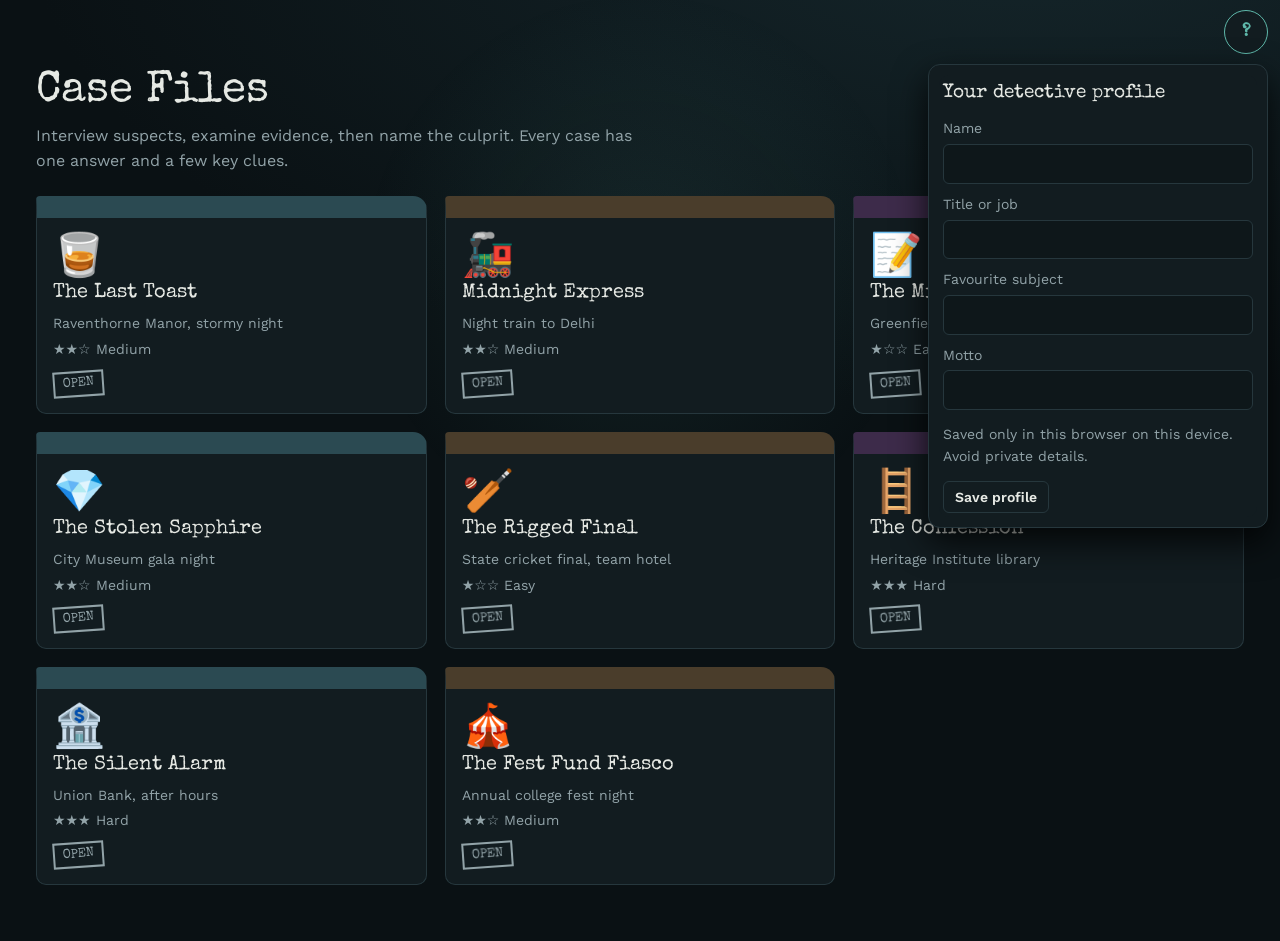
==== clue-board.html @ 56194ff1 "Rename Case Files_ Detective Game.html to clue-board.html" ====
<!DOCTYPE html>
<html lang="en">
<head>
<meta charset="utf-8">
<meta name="viewport" content="width=device-width, initial-scale=1, viewport-fit=cover">
<title>Case Files: Detective Game</title>
<link href="https://fonts.googleapis.com/css2?family=Special+Elite&family=Work+Sans:wght@400;600&display=swap" rel="stylesheet">
<style>
:root{--bg:#0a1114;--panel:#121c20;--line:#26373d;--text:#e6e9e4;--mute:#92a3a8;--acc:#5fb8aa;--red:#d4574b;--gold:#e3b95c;color-scheme:dark;box-sizing:border-box;padding-top:env(safe-area-inset-top,0px);padding-bottom:env(safe-area-inset-bottom,0px)}
*,*::before,*::after{box-sizing:inherit}
html{scroll-padding-top:env(safe-area-inset-top,0px)}
body{margin:0;background:radial-gradient(1000px 500px at 80% -10%,#15262b,transparent),var(--bg);color:var(--text);font:400 16px/1.55 "Work Sans",system-ui,sans-serif}
.wrap{max-width:1240px;margin:0 auto;padding:20px 16px 56px}
h1,h2,h3,.t{font-family:"Special Elite","Courier New",monospace;font-weight:400}
h1{font-size:clamp(28px,6vw,44px);margin:0;line-height:1.1}
h2{font-size:19px;margin:0 0 10px}
.lead{color:var(--mute);max-width:60ch;margin:8px 0 22px}
.folders{display:grid;gap:18px;grid-template-columns:repeat(3,1fr)}@media(max-width:900px){.folders{grid-template-columns:repeat(2,1fr)}}@media(max-width:600px){.folders{grid-template-columns:1fr}}
.folder{position:relative;text-align:left;background:var(--panel);border:1px solid var(--line);border-top:22px solid #1d2f35;border-radius:4px 14px 10px 10px;padding:14px 16px 16px;color:var(--text);cursor:pointer;font:inherit}
.folder:hover{border-color:var(--acc);transform:translateY(-5px) rotate(-.7deg);box-shadow:0 12px 28px #000b}.folder:hover .stamp{transform:rotate(-9deg) scale(1.1)}.stamp{transition:transform .2s}
.folder h3{font-size:20px;margin:0 0 4px}
.folder p{margin:4px 0;color:var(--mute);font-size:14px}
.stamp{display:inline-block;border:2px solid var(--red);color:var(--red);font-family:"Special Elite",monospace;padding:1px 8px;transform:rotate(-4deg);font-size:13px;margin-top:6px}
.stamp.new{border-color:var(--mute);color:var(--mute)}
.top{display:flex;gap:12px;align-items:center;flex-wrap:wrap;margin-bottom:6px}
.grid{display:grid;gap:16px;grid-template-columns:1fr}
@media(min-width:820px){.grid{grid-template-columns:3fr 2fr}}
.panel{background:var(--panel);border:1px solid var(--line);border-radius:10px;padding:16px;margin-bottom:16px}
.sus{display:flex;gap:12px;border-top:1px solid var(--line);padding:12px 0}
.sus:first-of-type{border-top:0}.sus{transition:background .2s}.sus:hover{background:#16252a}.sus:hover .av{background:var(--acc);color:#0a1114;transform:scale(1.1) rotate(-6deg)}.av{transition:transform .2s,background .2s}
.av{flex:none;width:42px;height:42px;border-radius:50%;background:#1d2f35;border:1px solid var(--acc);display:grid;place-items:center;font-family:"Special Elite",monospace;color:var(--acc)}
.sus b{font-family:"Special Elite",monospace;font-weight:400;font-size:17px}
.sus small{display:block;color:var(--mute)}
.btns{display:flex;flex-wrap:wrap;gap:8px;margin-top:8px}
button{font:600 14px "Work Sans",sans-serif;color:var(--text);background:transparent;border:1px solid var(--line);border-radius:6px;padding:7px 11px;cursor:pointer}
button{transition:transform .15s,border-color .15s,background .15s,box-shadow .2s}button:hover{border-color:var(--acc);transform:translateY(-2px);box-shadow:0 5px 16px #000a}button:active{transform:translateY(0)}
button:focus-visible{outline:2px solid var(--gold);outline-offset:2px}
button.done{border-color:var(--acc);color:var(--acc)}
.back{border:0;color:var(--acc);padding:0}.prof{margin-bottom:20px}.fields{display:grid;gap:10px;grid-template-columns:repeat(auto-fit,minmax(200px,1fr))}label{display:grid;gap:4px;color:var(--mute);font-size:14px}input{background:#0e171a;border:1px solid var(--line);border-radius:6px;color:var(--text);font:inherit;padding:8px 10px}input:focus-visible{outline:2px solid var(--gold);outline-offset:1px}.me{display:flex;gap:14px;align-items:center;flex-wrap:wrap}.me .av{width:56px;height:56px;font-size:24px}.me .info{flex:1;min-width:200px}.me .info b{font-family:"Special Elite",monospace;font-weight:400;font-size:20px}.me .info i{display:block;color:var(--mute)}
#feed{border-left:3px solid var(--gold);background:#0e171a;min-height:120px}
#feed h3{font-size:17px;margin:0 0 6px}
#feed p{margin:0;max-width:70ch}
#notes{list-style:none;padding:0;margin:0}
#notes li{padding:8px 10px;border:1px dashed var(--line);border-radius:6px;margin-bottom:8px;font-size:14px}
#notes li.key{border-color:var(--gold);background:#1a1a12}#notes li{transition:transform .15s;animation:pop .3s}#notes li:hover{transform:translateX(4px)}@keyframes pop{from{opacity:0;transform:translateY(8px)}}
.mute{color:var(--mute);font-size:14px}
.acc button{border-color:var(--red);color:var(--red)}
.acc button:hover{background:var(--red);color:#fff}
.win{color:#7fd49a}.lose{color:#ef8a7f}[hidden]{display:none!important}.fresh{border-color:var(--gold)!important;animation:pop .4s}.step{margin:10px 0 0;padding:8px 10px;border:1px solid var(--gold);border-radius:6px;background:#1a1a12;font-size:14px}.wrap{padding-top:68px}.wrap{position:relative;z-index:1}body::before{content:"";position:fixed;inset:0;pointer-events:none;background:radial-gradient(280px circle at var(--mx,50%) var(--my,30%),#5fb8aa18,transparent)}.av{font-size:24px;line-height:1}@keyframes bob{50%{transform:translateY(-5px)}}.fi{font-size:42px;line-height:1.1;animation:bob 3s ease-in-out infinite}.folder:nth-child(3n+1){border-top-color:#2b4a52}.folder:nth-child(3n+2){border-top-color:#4a3d2b}.folder:nth-child(3n){border-top-color:#3d2b4a}.btns [data-e]{background:#efe5c8;color:#2b2415;border-color:#cdbf94;font-family:"Special Elite",monospace;font-size:13px;box-shadow:0 3px 8px #0008}.btns [data-e]:nth-child(odd){transform:rotate(-1.5deg)}.btns [data-e]:nth-child(even){transform:rotate(1.2deg)}.btns [data-e]:hover{transform:rotate(0) translateY(-3px) scale(1.06);border-color:var(--gold)}.btns [data-e].done{opacity:.55;color:#2b2415}.sus .btns button[data-s]{border-radius:14px 14px 14px 2px;background:#10222a}.toast{position:fixed;left:50%;bottom:calc(env(safe-area-inset-bottom,0px) + 24px);background:var(--gold);color:#1a1405;padding:8px 16px;border-radius:20px;font-weight:600;z-index:30;animation:rise 1.7s forwards}@keyframes rise{0%{opacity:0;transform:translate(-50%,10px)}15%,80%{opacity:1;transform:translate(-50%,0)}100%{opacity:0;transform:translate(-50%,-10px)}}.cf{position:fixed;inset:0;pointer-events:none;overflow:hidden;z-index:40}.cf span{position:absolute;top:-40px;animation:fall 2.4s linear forwards}@keyframes fall{to{transform:translateY(110vh) rotate(540deg)}}.shake{animation:shk .4s}@keyframes rise2{from{opacity:0;transform:translateY(18px) scale(.98)}}#app .panel,#app h1,#app .lead,.folder{animation:rise2 .5s backwards}.sus{animation:rise2 .4s backwards}.sus:nth-child(3){animation-delay:.08s}.sus:nth-child(4){animation-delay:.16s}.sus:nth-child(5){animation-delay:.24s}.sus:nth-child(6){animation-delay:.32s}#notes li{animation:drop .55s cubic-bezier(.3,1.6,.5,1)}@keyframes drop{from{opacity:0;transform:translateY(-22px) rotate(-5deg) scale(.9)}}@keyframes glow{50%{box-shadow:0 0 14px #e3b95c99}}.fresh{animation:rise2 .5s,glow 1.4s ease-in-out .5s infinite}.sus .av{animation:ring 3.5s ease-in-out infinite}@keyframes ring{50%{box-shadow:0 0 0 6px #5fb8aa22}}.sus .av.talk{animation:jig .5s}.bar{display:none}.pip{display:inline-block;width:14px;height:14px;margin:0 3px;border-radius:50%;border:2px solid var(--line);transition:background .3s,transform .3s,box-shadow .3s}.pip.on{background:var(--gold);border-color:var(--gold);box-shadow:0 0 8px #e3b95c88}.pip:not(.on){transform:scale(.6)}#ap{margin:10px 0 4px}.fl{position:fixed;inset:0;background:#d4574b;opacity:0;pointer-events:none;z-index:35;animation:fl .5s}@keyframes fl{30%{opacity:.28}}.bigstamp{position:fixed;left:50%;top:40%;z-index:50;pointer-events:none;font:400 clamp(30px,10vw,80px) "Special Elite",monospace;border:6px solid;padding:6px 22px;border-radius:8px;white-space:nowrap;animation:slam 2.2s forwards}.bigstamp.ok{color:#7fd49a}.bigstamp.no{color:var(--red)}@keyframes slam{0%{opacity:0;transform:translate(-50%,-50%) scale(4) rotate(-14deg)}15%{opacity:1;transform:translate(-50%,-50%) scale(1) rotate(-8deg)}20%{transform:translate(-50%,-46%) scale(1.05) rotate(-8deg)}26%{transform:translate(-50%,-50%) scale(1) rotate(-8deg)}85%{opacity:1;transform:translate(-50%,-50%) scale(1) rotate(-8deg)}100%{opacity:0;transform:translate(-50%,-50%) scale(1) rotate(-8deg)}}#proof{margin-top:10px}#proof button{color:var(--text);border-color:var(--line);font-weight:400;text-align:left}#proof button:hover{background:#24343a;color:var(--text)}#proof .sel{background:var(--gold);color:#1a1405;border-color:var(--gold)}#proof [data-sub]{border-color:var(--red);color:var(--red);font-weight:600}#proof [data-sub]:hover{background:var(--red);color:#fff}@keyframes shk{25%{transform:translateX(-8px)}75%{transform:translateX(8px)}}.talk{animation:jig .5s}@keyframes jig{30%{transform:scale(1.25) rotate(-10deg)}60%{transform:scale(1.15) rotate(8deg)}}#pf{position:fixed;top:calc(env(safe-area-inset-top,0px) + 10px);right:12px;z-index:20}.pbtn{width:44px;height:44px;border-radius:50%;padding:0;font-family:"Special Elite",monospace;font-size:18px;background:var(--panel);border-color:var(--acc);color:var(--acc)}#pp{position:absolute;right:0;top:54px;width:min(340px,calc(100vw - 24px));background:var(--panel);border:1px solid var(--line);border-radius:12px;padding:10px;box-shadow:0 14px 34px #000c;animation:pop .2s}#pp .prof{margin:0;border:0;padding:4px}#pp .me{gap:10px}
.bar{height:6px;background:#1d2f35;border-radius:3px;margin-top:8px;overflow:hidden}
.bar i{display:block;height:100%;background:var(--gold);width:0;transition:width .3s}
@media(prefers-reduced-motion:reduce){*{transition:none!important;animation:none!important}.folder:hover,button:hover,.sus:hover .av{transform:none!important}}
</style>
</head>
<body>
<div id="pf"><button class="pbtn" id="pb" data-pt="1" aria-label="Profile">?</button><div id="pp" hidden></div></div>
<main class="wrap" id="app"></main>
<script>
var C=[
{id:"toast",title:"The Last Toast",place:"Raventhorne Manor, stormy night",level:"Medium",
intro:"Lord Edmund is dead in his locked study, a glass of brandy beside him. The bridge is flooded, so the killer is still in the house.",
killer:"julian",keys:["pantry","drug","pocket","decanter"],ST:[["celeste","mehta","glasses","clock"],["victor","dsouza","letter"],["julian","pocket","decanter"]],TR:{"s:mehta:0":{to:1,m:"Digoxin means medical access. Victor and Mrs. Dsouza now come forward, and Mehta’s room can be searched."},"s:victor:1":{to:2,m:"Julian was alone with the decanter. He joins the questioning, and the pantry and his pockets are open."},"w:celeste":{to:1,m:"Celeste’s alibi holds. The staff step forward with what they saw."},"w:mehta":{to:2,m:"Cornered, Mehta blurts that someone else asked him for the drug: Julian."}},H:{pantry:"Who saw the decanter being handled? Speak to the housekeeper privately.",drug:"Someone supplied the poison. Search the doctor’s room, then press him.",pocket:"One suspect hides a hand. Check what he carries.",decanter:"Where did the poison go in? Examine the pantry."},
win:"Julian asked Mehta for the digoxin, tampered with the brandy decanter and hid the evidence in his pocket. He only meant Edmund to be drowsy at the signing.",
why:{celeste:"Her lipstick glass is explained and Edmund was alive after she left.",mehta:"He covered up the death but found Edmund already dead.",victor:"He only stole a key and never touched the poison.",dsouza:"She has no motive and no access to the drug."},
S:[
{id:"celeste",n:"Lady Celeste",r:"Wife, cut from the new will",a:[
{q:"The argument",t:"She argued with Edmund at 10:40 and left by 10:45. She heard him lock the door, so he was alive then.",note:"Edmund was alive and locked himself in after 10:45."},
{q:"The lipstick glass",t:"The lipstick glass is from a toast with Edmund at 9:30 PM, before the argument.",note:"Celeste’s lipstick glass has an innocent explanation."}]},
{id:"mehta",n:"Dr. Mehta",r:"Family doctor, deep in debt",a:[
{q:"The poison",t:"It looks like a digitalis overdose. He treats Edmund with digoxin, and his vial is half empty.",note:"Poison is likely digoxin from a doctor’s supply."},
{q:"Press him with the letter",t:"He breaks down. Julian asked for “something to make Edmund drowsy” at 9 PM and he supplied digoxin. He found Edmund dead at 10:50, panicked and stopped the clock.",note:"Julian asked Mehta for the drug at 9 PM.",key:"drug",need:"letter"}]},
{id:"victor",n:"Victor",r:"Nephew, gambler, heir",a:[
{q:"The key",t:"He took the spare key at 8 PM to steal cash, scratched the keyhole and lost his nerve.",note:"Keyhole scratches are Victor’s: theft, not murder."},
{q:"What he saw",t:"At 9:15 PM he saw Julian alone in the pantry with the brandy decanter.",note:"Julian was alone with the decanter at 9:15 PM."}]},
{id:"dsouza",n:"Mrs. Dsouza",r:"Housekeeper of 30 years",a:[
{q:"The clock",t:"It ran fine at 10:30. Someone stopped the pendulum by hand.",note:"The clock was stopped by hand, not run down."},
{q:"Speak privately",t:"At 9:20 PM she saw Julian wiping the decanter stopper with a handkerchief. He also asked that Edmund be served brandy, not his usual port.",note:"Julian wiped the decanter stopper and steered Edmund to brandy.",key:"pantry"}]},
{id:"julian",n:"Julian",r:"Business partner, contract dispute",a:[
{q:"The library",t:"Mehta left the library at 10:50 for ten minutes. Julian heard a muffled argument from the study.",note:"Mehta has a ten minute gap from 10:50."},
{q:"Look him in the eye",t:"He holds your gaze too steadily and keeps his left hand in his pocket. His right fingertips are stained blue-grey.",note:"Julian’s fingertips are stained and he hides a hand."}]}],
E:[
{id:"glasses",n:"Study glasses",t:"The used glass has a bitter residue. The other glass is clean apart from lipstick.",note:"Used glass: bitter residue, consistent with digoxin."},
{id:"clock",n:"Grandfather clock",t:"Held still by hand. White talc on the rod, like the powder inside latex gloves. Stopped at 10:50.",note:"A gloved hand stopped the clock at 10:50."},
{id:"letter",n:"Mehta’s room",t:"A letter calls in his debt, due Monday. A second empty digoxin vial is hidden in his shaving kit.",note:"Mehta’s debt was called in and he hid a digoxin vial."},
{id:"pocket",n:"Julian’s pocket",t:"An empty unlabelled dropper bottle and a handkerchief with the same blue-grey stain.",note:"Julian carried an empty dropper bottle and a stained handkerchief.",key:"pocket"},
{id:"decanter",n:"Pantry decanter",t:"The brandy stopper has a bitter, chalky film. The port decanter is untouched.",note:"The brandy decanter is contaminated; the port is clean.",key:"decanter"}]},
{id:"train",title:"Midnight Express",place:"Night train to Delhi",level:"Medium",
intro:"Diamond dealer Mr. Kapoor is found dead in his locked first-class cabin. His briefcase is empty. The train has not stopped since midnight.",
killer:"dinesh",keys:["master","case","boots"],ST:[["rhea","sen","cabin"],["dinesh","log"],["pinto","case","boots"]],TR:{"s:sen:1":{to:1,m:"The conductor freed Sen at 1:10 AM. Dinesh and the ticket log are now open."},"e:log":{to:2,m:"The log contradicts Dinesh. The pantry car, luggage van and staff boots are open."},"w:sen":{to:1,m:"Sen’s door was jammed all night. The conductor’s movements need a look."},"w:rhea":{to:1,m:"Rhea’s alibi checks out. The conductor’s rounds are next."}},H:{master:"Who could enter a locked cabin? Ask the conductor about keys.",case:"Where would a thief stash loot on a moving train? Check the luggage.",boots:"The train stopped once outside. Compare the staff’s footwear."},
win:"Dinesh the conductor used the master key, struck Kapoor and hid the diamonds in the luggage van. Mud from the 1 AM signal halt gave him away.",
why:{rhea:"She was filming in the dining car all night, on the staff’s own log.",sen:"He argued with Kapoor, but his cabin lock was jammed and he couldn’t get out.",pinto:"The chef never left the pantry car and has no key."},
S:[
{id:"dinesh",n:"Dinesh",r:"Train conductor",a:[
{q:"Night rounds",t:"He says he checked every cabin at midnight and found Kapoor’s door locked. He says he never entered.",note:"Dinesh claims he never entered Kapoor’s cabin."},
{q:"The master key",t:"He admits only the conductor and the guard hold master keys. His is on his belt, but the guard’s key was ‘lent’ to him earlier for a fuse repair.",note:"Dinesh held two master keys that night.",key:"master"}]},
{id:"rhea",n:"Rhea",r:"Travel journalist",a:[
{q:"Her night",t:"She filmed the dining car until 2 AM. Staff logs and her camera timestamp agree.",note:"Rhea’s alibi is backed by staff logs."},
{q:"Overheard",t:"She heard Kapoor shout “you’ve been watching my case all trip” in the corridor at 12:30 AM.",note:"Kapoor accused someone of watching his case."}]},
{id:"sen",n:"Mr. Sen",r:"Rival diamond trader",a:[
{q:"The feud",t:"He admits shouting at Kapoor over a lost deal at 11 PM. He then went to bed.",note:"Sen quarrelled with Kapoor at 11 PM."},
{q:"His cabin",t:"His door lock jammed and the conductor had to free him at 1:10 AM. He was still inside at the time.",note:"Sen’s door was jammed until 1:10 AM."}]},
{id:"pinto",n:"Chef Pinto",r:"Pantry car cook",a:[
{q:"Kitchen log",t:"He was prepping breakfast until 3 AM and never left the pantry car.",note:"Pinto never left the pantry car."},
{q:"The conductor",t:"He saw Dinesh carry a canvas bag from the luggage van at 1 AM, soaked and muddy.",note:"Dinesh carried a muddy canvas bag at 1 AM."}]}],
E:[
{id:"cabin",n:"Kapoor’s cabin",t:"Locked from outside, not inside. A single blow to the head. The briefcase lock was opened with a key, not forced.",note:"Cabin was locked from outside after the blow."},
{id:"case",n:"Luggage van",t:"A canvas bag hidden behind trunks holds loose diamonds and Kapoor’s briefcase key.",note:"Stolen diamonds were hidden in the luggage van.",key:"case"},
{id:"boots",n:"Staff boots",t:"Only one pair of boots has red mud from the 1 AM signal halt: Dinesh’s.",note:"Dinesh’s boots carry mud from the 1 AM halt.",key:"boots"},
{id:"log",n:"Ticket log",t:"The log shows Dinesh opened the cabin at 12:45 AM “for a welfare check”, not at midnight.",note:"Dinesh opened the cabin at 12:45 AM."}]},
{id:"key",title:"The Missing Answer Key",place:"Greenfield Senior Secondary School",level:"Easy",
intro:"The Class 12 Chemistry final answer key vanished from the locked staff room overnight. The exam starts at 10 AM.",
killer:"verma",keys:["envelope","copy","gate"],ST:[["pooja","rohan","lock"],["verma","iyer","cctv"],["copy","gate"]],TR:{"s:pooja:0":{to:1,m:"Verma held the spare key. He and Mrs. Iyer are now available, and the CCTV room is open."},"s:verma:1":{to:2,m:"The envelope slip gives you a thread. The copy shop bin and the gate register are open."},"w:rohan":{to:1,m:"Rohan’s ink doesn’t match. The spare key trail opens."},"w:pooja":{to:1,m:"Pooja returned the key, but she lent it out first. Verma and Mrs. Iyer are now available."}},H:{envelope:"Listen for a detail nobody mentioned. Question Verma about the paper.",copy:"A leak needs copies. Search the bin near the school.",gate:"Who came back at night? Check the register."},
win:"Mr. Verma photocopied the key for his private tuition clients. He slipped by mentioning the envelope, and the receipt and gate log did the rest.",
why:{pooja:"Her spare key was returned and gate security logged her exit at 5:32 PM.",rohan:"His ink and handwriting don’t match and he found the room already open.",iyer:"She shares the ink but left at 6 PM and has no copy shop link."},
S:[
{id:"verma",n:"Mr. Verma",r:"Head of Department",a:[
{q:"Thursday afternoon",t:"He left the staff room unlocked at 3:50 PM for a parents’ meeting. He says nobody told him the key was missing.",note:"Verma left the staff room unlocked."},
{q:"The paper",t:"He mentions it was “sealed in the brown envelope” before anyone told him it was in an envelope.",note:"Verma knew about the envelope without being told.",key:"envelope"}]},
{id:"pooja",n:"Pooja",r:"Lab assistant, has a spare key",a:[
{q:"The spare key",t:"She lent it to Verma on Thursday 3 to 5 PM. It was returned with a blue ink smudge on the tag.",note:"Verma borrowed the spare key for two hours."},
{q:"Her exit",t:"She left at 5:30 PM. The gate security register matches.",note:"Pooja’s exit is on the gate register."}]},
{id:"rohan",n:"Rohan",r:"Class topper",a:[
{q:"At 4 PM",t:"He submitted a Physics assignment, found the room unlocked and empty, and left at once.",note:"Rohan found the room unlocked and empty at 4 PM."},
{q:"His ink",t:"He writes with a blue ballpoint, not fountain-pen ink.",note:"Rohan’s ink doesn’t match the smudge."}]},
{id:"iyer",n:"Mrs. Iyer",r:"Invigilator",a:[
{q:"Her complaint",t:"She emailed that the paper was too easy. She left at 6 PM.",note:"Iyer left at 6 PM."},
{q:"The pen",t:"She gifted Verma his fountain pen last Diwali. Hers is the same ink.",note:"Iyer and Verma use the same fountain-pen ink."}]}],
E:[
{id:"lock",n:"Staff room lock",t:"Not forced. The door was left unlocked at some point and re-locked later.",note:"Staff room was unlocked then re-locked, not forced."},
{id:"copy",n:"Copy shop bin",t:"A receipt dated Thursday 4:15 PM for 14 pages from the shop opposite school, signed in blue-black ink “V”.",note:"A copy shop receipt signed “V” is dated Thursday 4:15 PM.",key:"copy"},
{id:"gate",n:"Gate register",t:"Mr. Verma is logged back in at 9:40 PM Thursday and out at 9:55 PM.",note:"Verma re-entered the school at 9:40 PM.",key:"gate"},
{id:"cctv",n:"CCTV room",t:"The corridor camera was switched off at 9 PM using the HOD’s login.",note:"Corridor CCTV was switched off with the HOD’s login."}]}
];
C.push({id:"gem",title:"The Stolen Sapphire",place:"City Museum gala night",level:"Medium",
intro:"The Star of Mumbai sapphire vanished from its display during the gala. The alarm never rang and the case was found locked.",
killer:"bose",keys:["alarm","fake","loop"],
ST:[["anita","ghosh","case"],["bose","leo","panel"],["locker","cctv"]],TR:{"s:anita:1":{to:1,m:"Anita told only Bose the code. Bose, Leo and the alarm panel are now open."},"e:panel":{to:2,m:"The alarm was disarmed with a personal code. The security locker and camera room are open."},"s:leo:1":{to:2,m:"Leo saw Bose with a pouch. The locker and camera room are open."},"w:anita":{to:1,m:"Her key never left her bag. Bose, Leo and the alarm panel are now open."}},H:{alarm:"Who can switch off an alarm without forcing anything? Check the alarm panel.",fake:"A thief would swap in a replica. Where might it be kept?",loop:"The cameras showed nothing. Who controls the recordings?"},
win:"Bose disarmed the alarm with his personal code, looped the camera and swapped in a replica he kept in his locker.",
why:{anita:"Her case key never left her handbag and her code wasn’t used.",leo:"Guards checked his trays twice and he never entered the display hall.",ghosh:"He is a guest with no alarm code and no access to the security room."},
S:[
{id:"bose",n:"Mr. Bose",r:"Head of security",a:[{q:"The alarm",t:"He says nobody could disarm it without the panel code, which only he and the curator hold.",note:"Only Bose and the curator hold the alarm code."},{q:"His rounds",t:"He says he patrolled the east hall from 9 to 9:30 PM, then stood by the case until the theft was found.",note:"Bose claims he patrolled the east hall 9 to 9:30 PM."}]},
{id:"anita",n:"Anita",r:"Curator",a:[{q:"The display",t:"She locked the case at 7:30 PM and her key stayed in her handbag all night.",note:"Anita’s case key stayed in her handbag."},{q:"The alarm code",t:"She changed her code that morning and told only Bose, who needed it for the gala.",note:"Anita shared her new code with Bose."}]},
{id:"leo",n:"Leo",r:"Caterer",a:[{q:"Service door",t:"He only restocked trays. A guard stopped him twice and checked his tray.",note:"Leo was checked by a guard twice."},{q:"What he saw",t:"At 9:10 PM he saw Bose leave the security room with a small black pouch.",note:"Leo saw Bose with a black pouch at 9:10 PM."}]},
{id:"ghosh",n:"Dr. Ghosh",r:"Donor and gem expert",a:[{q:"The stone",t:"He confirmed the sapphire was real at 8 PM and left at 9 PM with the first guests.",note:"Ghosh saw the real stone at 8 PM and left at 9 PM."},{q:"A replica",t:"A convincing replica could only be cut by a specialist workshop. He offers to check any stone you find.",note:"A convincing replica needs a specialist workshop."}]}],
E:[
{id:"panel",n:"Alarm panel",t:"The log shows the alarm disarmed at 8:58 PM with the security chief’s personal code, not the curator’s.",note:"The alarm was disarmed at 8:58 PM with Bose’s personal code.",key:"alarm"},
{id:"locker",n:"Security locker",t:"Behind the uniforms is a black pouch holding a glass replica of the sapphire, cut by a specialist workshop.",note:"A replica sapphire was in Bose’s locker.",key:"fake"},
{id:"cctv",n:"Camera room",t:"The east hall footage is a 20 second loop, started at 9:00 PM from the security room terminal. The hall was never empty.",note:"East hall footage was a loop made at the security terminal.",key:"loop"},
{id:"case",n:"Display case",t:"No forced lock. Large glove marks inside and the stand was set down gently.",note:"The case was opened with a key, not forced."}]});
C.push({id:"fix",title:"The Rigged Final",place:"State cricket final, team hotel",level:"Easy",
intro:"Hours before the toss, the playing XI leaked to a betting ring. Someone inside the team is working for the bookies.",
killer:"arvind",keys:["calls","cash","sheet"],
ST:[["dev","mathur","drawer"],["arvind","tara","print"],["phone","bag"]],TR:{"s:mathur:0":{to:1,m:"Only Arvind holds the drawer key. Arvind, Tara and the printer log are now open."},"e:print":{to:2,m:"The XI was printed from the manager’s laptop. His phone records and kit bag are open."},"s:tara:1":{to:2,m:"Tara overheard a late call. Phone records and kit bags are open."},"w:mathur":{to:1,m:"Mathur’s drawer was never opened. Arvind, Tara and the printer log are now open."}},H:{calls:"Follow the phone. Whose call log looks odd?",cash:"Bookies pay in cash. Check the kit bags.",sheet:"Only a few people saw the sheet early. Who printed it?"},
win:"Manager Arvind printed the XI early, called the bookie 14 times and hid the payment in his kit bag.",
why:{dev:"Dev only learned the XI at 8 AM, after the leak.",mathur:"Mathur’s phone is clean and his drawer was never opened.",tara:"Tara was with witnesses and never saw the team sheet."},
S:[
{id:"arvind",n:"Arvind",r:"Team manager",a:[{q:"The team sheet",t:"He says the XI is printed at 9 AM sharp, so the leak must have come from the coach’s office.",note:"Arvind blames the coach’s office for the leak."},{q:"His phone",t:"He refuses to show his phone and calls it private.",note:"Arvind refused to show his phone."}]},
{id:"dev",n:"Dev",r:"Captain",a:[{q:"When he knew",t:"He was told the XI at 8 AM and told nobody. The leak was online by 7:30 AM.",note:"The XI leaked at 7:30 AM, before the captain knew."},{q:"The bookie",t:"A stranger approached him last week. He reported it to Arvind, who told him to ignore it.",note:"Arvind told Dev to ignore the bookie’s approach."}]},
{id:"mathur",n:"Coach Mathur",r:"Head coach",a:[{q:"The office",t:"The XI was locked in his drawer at 7 AM. Only Arvind holds the spare key.",note:"Only Arvind holds the spare key to the coach’s drawer."},{q:"His calls",t:"He shows his phone: family calls and a pizza order.",note:"Mathur’s phone is clean."}]},
{id:"tara",n:"Tara",r:"Physio",a:[{q:"Her morning",t:"She treated players in the physio room from 6 to 8 AM with plenty of witnesses.",note:"Tara was with witnesses from 6 to 8 AM."},{q:"Overheard",t:"Last night near the nets she heard Arvind say “the first XI is set, send the money”.",note:"Arvind was overheard saying “the first XI is set, send the money”."}]}],
E:[
{id:"phone",n:"Phone records",t:"Arvind’s number called one unregistered number 14 times in 48 hours, including at 7:20 AM.",note:"Arvind called the same unknown number 14 times.",key:"calls"},
{id:"bag",n:"Kit bags",t:"A sealed envelope of cash is hidden in Arvind’s kit bag, wrapped in a team towel.",note:"A cash envelope was in Arvind’s kit bag.",key:"cash"},
{id:"print",n:"Printer log",t:"The XI was printed from the manager’s laptop at 7:05 AM.",note:"The XI was printed from Arvind’s laptop at 7:05 AM.",key:"sheet"},
{id:"drawer",n:"Coach’s drawer",t:"Locked, with dust on the lock. It hasn’t been opened.",note:"The coach’s drawer was never opened."}]});
C.push({id:"stair",title:"The Confession",place:"Heritage Institute library",level:"Hard",
intro:"Prof. Menon is found dead at the foot of the library’s main staircase. Within the hour, Dr. Kamal walks in and confesses. The police want to close the file. Do the facts agree?",
killer:"sharma",keys:["flaw","lift","button","manuscript"],
ST:[["kamal","raju","stairs"],["meera","pillai","coat","lift"],["sharma","rail","case"]],TR:{"s:kamal:1":{to:1,m:"The confession collapses and Kamal is shielding Meera. Meera, Mrs. Pillai, the cloakroom and the lift log are now open."},"s:meera:1":{to:2,m:"Menon planned to expose Sharma on Monday. Sharma, the railing and his briefcase are now open."},"w:kamal":{to:1,m:"The police hesitate: Kamal’s story has gaps. Meera, Mrs. Pillai, the cloakroom and the lift log are now open."},"w:meera":{to:2,m:"Meera denies it and says Menon was furious at Sharma. Sharma, the railing and his briefcase are now open."}},H:{flaw:"A confession must fit the building. Examine the stairs he named, then press him.",lift:"Who entered the library after Meera left? Check the lift log.",button:"A struggle leaves traces. Examine the staircase railing.",manuscript:"Why would a colleague kill? Search his briefcase."},
win:"Dr. Sharma had stolen Menon’s manuscript and went back at 9:52 PM to silence him. Kamal’s confession was a false one to shield his student Meera.",
why:{kamal:"He confessed, but the stairs he named were sealed all night and his coat never left the cloakroom. He is shielding someone.",meera:"She argued with Menon but left at 9:45 and he was alive. The lift log and the cardigan point elsewhere.",pillai:"She only heard a cry from outside and has no motive or access.",raju:"He held the stairs key all night and only saw a man in a cardigan."},
S:[
{id:"kamal",n:"Dr. Kamal",r:"Rival professor, confessed",a:[{q:"His confession",t:"He says he pushed Menon from the top of the north stairs at 9:30 PM, wearing his grey coat, then locked up.",note:"Kamal confessed to pushing Menon from the north stairs at 9:30 PM."},{q:"Press the confession",need:"stairs",t:"He wilts. He was never there. He saw Meera leave the library in tears at 9:45 and assumed she had done it, so he confessed to protect her.",note:"Kamal’s confession is false: he is shielding Meera.",key:"flaw"}]},
{id:"meera",n:"Meera",r:"Menon’s research student",a:[{q:"That night",t:"She argued with Menon over authorship at 9:40 and left in tears by 9:45. He was alive and furious at the top of the main stairs.",note:"Meera left at 9:45 and Menon was still alive."},{q:"Authorship",t:"Menon told her Sharma had “borrowed” his draft, and he planned to expose him on Monday.",note:"Menon planned to expose Sharma on Monday."}]},
{id:"sharma",n:"Dr. Sharma",r:"Co-author and department rival",a:[{q:"His alibi",t:"He says he left at 9 PM for dinner and never returned. He wears a green cardigan.",note:"Sharma claims he left at 9 PM."},{q:"Confront him with the log",need:"lift",t:"He stiffens, then admits he “went back for a file” and found Menon already fallen. He never called for help.",note:"Sharma admitted returning, but claims Menon was already dead."}]},
{id:"pillai",n:"Mrs. Pillai",r:"Librarian",a:[{q:"The desk",t:"She closed at 9:15 PM. Lift and card logs sit in her office.",note:"Lift and card logs are kept in Pillai’s office."},{q:"What she heard",t:"At about 9:50 PM, waiting outside for her cab, she heard a muffled cry and thought it was a TV.",note:"A cry was heard at about 9:50 PM."}]},
{id:"raju",n:"Raju",r:"Night guard",a:[{q:"The stairs",t:"The north staircase has been padlocked for repairs since Monday. He holds the only key and it hung on his hook all night.",note:"The north staircase was locked all night."},{q:"Visitors",t:"He saw a man in a green cardigan take the lift up at about 9:50 PM but didn’t see his face.",note:"A man in a green cardigan took the lift at about 9:50 PM."}]}],
E:[
{id:"stairs",n:"North staircase",t:"Padlocked with repair tape and undisturbed dust. Nobody walked these stairs tonight.",note:"The north staircase was sealed, so Kamal’s story is impossible."},
{id:"coat",n:"Cloakroom",t:"Kamal’s grey coat hangs dry on its hook with the ticket stub still attached.",note:"Kamal’s grey coat never left the cloakroom."},
{id:"lift",n:"Lift log",t:"Dr. Sharma’s card called the lift to the third floor at 9:52 PM.",note:"Sharma’s card used the lift at 9:52 PM.",key:"lift"},
{id:"rail",n:"Staircase railing",t:"A green wool button is caught on the railing at the third landing, with a few threads still attached.",note:"A green wool button was caught on the third landing railing.",key:"button"},
{id:"case",n:"Sharma’s briefcase",t:"Menon’s original manuscript with Sharma’s name pencilled over the title page, and a green cardigan missing a button.",note:"Sharma held Menon’s manuscript and a cardigan missing a button.",key:"manuscript"}]});
C.push({id:"bank",title:"The Silent Alarm",place:"Union Bank, after hours",level:"Hard",
intro:"Forty lakh rupees are missing from the vault. The alarm never rang and nothing was forced. Not every odd detail matters, so choose your leads wisely.",
killer:"nisha",keys:["swipe","dust","slip"],
H:{swipe:"Who entered after hours? Check the door log.",dust:"The thief left traces in the vault. Examine the floor.",slip:"Money leaves a trail. Search the staff lockers."},
ST:[["rao","farah","cabinet"],["nisha","imran","doorlog"],["vaultfloor","locker"]],
TR:{"s:farah:1":{to:1,m:"Someone asked about the vault’s time lock. Nisha, Imran and the door log are now open."},"e:doorlog":{to:2,m:"A swipe after hours. The vault floor and the staff lockers are open."},"w:rao":{to:1,m:"Rao left at 7 PM. The after-hours staff are now open."},"w:farah":{to:1,m:"Farah’s audit shows the vault was full at 5 PM. The after-hours staff are now open."}},
win:"Nisha swiped in at 7:42 PM, signed out the second vault key as “N. K.”, and wired part of the cash to her brother. Her size 5 sandals left the prints in the vault dust.",
why:{rao:"He locked up and left at 7 PM. He is nervous about the audit, but that is a different problem.",imran:"He left his post to smoke, but the 7:42 PM swipe wasn’t his card and his shoes are size 10.",farah:"She has no after-hours access and her audit shows the vault was full at 5 PM."},
S:[
{id:"rao",n:"Mr. Rao",r:"Branch manager",a:[{q:"Locking up",t:"He locked the vault at 6:30 PM and left at 7 PM. The second vault key stays in the key cabinet.",note:"Vault locked at 6:30 PM; the second key stays in the key cabinet."},{q:"The audit",t:"He admits Farah’s audit flagged problems last month and he has been jumpy ever since.",note:"Rao is under pressure from an audit."}]},
{id:"nisha",n:"Nisha",r:"Bank teller",a:[{q:"Her evening",t:"She says she left at 6 PM with the other counter staff and went straight home.",note:"Nisha claims she left at 6 PM."},{q:"The deposit",need:"locker",t:"She stammers that it was a bonus, then breaks. She let herself in after hours and only meant to borrow the money.",note:"Nisha made a large transfer to her brother and let herself in after hours."}]},
{id:"imran",n:"Imran",r:"Security guard",a:[{q:"His rounds",t:"He admits leaving the lobby for 20 minutes around 7:30 PM to smoke behind the building.",note:"Imran left his post for 20 minutes at 7:30 PM."},{q:"The back door",t:"The staff door beeped once after hours, around 7:40 PM. He assumed it was the manager.",note:"The staff door beeped once at about 7:40 PM."}]},
{id:"farah",n:"Farah",r:"Auditor",a:[{q:"The ledger",t:"The vault total was correct at 5 PM today. She has no after-hours access.",note:"The vault total was correct at 5 PM."},{q:"Overheard",t:"Earlier this week she heard Nisha ask Rao how long the vault time lock takes to release.",note:"Nisha asked about the vault time lock."}]}],
E:[
{id:"cabinet",n:"Key cabinet",t:"Unlocked. The logbook shows the second vault key signed out by “N. K.” at 7:45 PM and returned at 8:05 PM.",note:"The second vault key was signed out by “N. K.” at 7:45 PM."},
{id:"doorlog",n:"Door swipe log",t:"The staff door shows Nisha’s card used at 7:42 PM, long after she says she left.",note:"Nisha’s card opened the staff door at 7:42 PM.",key:"swipe"},
{id:"vaultfloor",n:"Vault floor",t:"Fine dust holds small sandal prints, about size 5. The manager and the guard both wear far larger shoes.",note:"Size 5 sandal prints were in the vault dust.",key:"dust"},
{id:"locker",n:"Nisha’s locker",t:"A transfer slip for nine lakh rupees to her brother’s account, and size 5 sandals with vault dust on the soles.",note:"Nisha held a transfer slip and dusty size 5 sandals.",key:"slip"}]});
C.push({id:"fest",title:"The Fest Fund Fiasco",place:"Annual college fest night",level:"Medium",
intro:"Fifty thousand rupees vanished from a locked cash box during the fest. The treasurer looks guilty, but looks can deceive.",
killer:"kabir",keys:["photo","bank","lanyard"],
H:{photo:"Someone photographed the evening. Ask the volunteer.",bank:"Cash gets moved fast. Check the ATM receipt.",lanyard:"The box was opened with a key. Who keeps keys on a lanyard?"},
ST:[["aditi","fernandes","box"],["kabir","sana","photo"],["bank","lanyard"]],
TR:{"s:fernandes:0":{to:1,m:"The spare key left the drawer. Kabir, Sana and her photos are now open."},"e:photo":{to:2,m:"Kabir carried the box out at 9:38 PM. The ATM receipt and his lanyard are now open."},"w:aditi":{to:1,m:"Aditi’s key never left her bag. The spare key trail opens."},"w:sana":{to:2,m:"Sana’s photos clear her and catch someone else on camera. The ATM receipt and the lanyard are open."}},
win:"Kabir borrowed the spare key, took the box during the quiz break and sent the cash to his cousin. Sana’s photo and the lanyard fibres prove it.",
why:{aditi:"Her key stayed in her bag all evening and the box was opened with the spare.",fernandes:"He lent the spare key but was at the staff meeting in front of twenty people.",sana:"She never left the auditorium and her own photos prove it."},
S:[
{id:"aditi",n:"Aditi",r:"Fest treasurer",a:[{q:"The cash box",t:"She counted fifty thousand into the box at 8:30 PM, locked it, and kept her key in her bag all evening.",note:"Aditi’s key stayed in her bag all evening."},{q:"The spare key",t:"There is one spare. She gave it to the faculty advisor for safekeeping.",note:"The spare key was with the faculty advisor."}]},
{id:"kabir",n:"Kabir",r:"Fest president",a:[{q:"On stage",t:"He says he hosted the quiz from 9 to 10 PM and found the box empty at 10:15.",note:"Kabir claims he was on stage from 9 to 10 PM."},{q:"Press him",need:"photo",t:"He goes pale. He took the box at the quiz break, planning to repay it from sponsor money on Monday.",note:"Kabir admitted taking the box at the quiz break."}]},
{id:"fernandes",n:"Mr. Fernandes",r:"Faculty advisor, held spare key",a:[{q:"The spare key",t:"He kept it in his drawer. A student borrowed it at 8:50 PM to pay the sound crew and returned it by 9:50 PM.",note:"A student borrowed the spare key from 8:50 to 9:50 PM."},{q:"His evening",t:"He was in the staff meeting from 8:30 to 10 PM with twenty teachers.",note:"Fernandes was in a staff meeting all evening."}]},
{id:"sana",n:"Sana",r:"Volunteer photographer",a:[{q:"Her photos",t:"She photographed the whole evening and every photo has a timestamp.",note:"Sana has timestamped photos of the evening."},{q:"Her mood",t:"She was dropped from the core team last week and is still bitter, but never left the auditorium.",note:"Sana was dropped from the core team."}]}],
E:[
{id:"box",n:"Cash box",t:"Empty. The padlock was opened with a key, not forced, and there are fresh fabric fibres on the hinge.",note:"The box was opened with a key and left fabric fibres on the hinge."},
{id:"photo",n:"Sana’s photos",t:"A photo stamped 9:38 PM shows Kabir leaving the back room with a grey box under his jacket, while a stand-in hosts the quiz.",note:"A 9:38 PM photo shows Kabir carrying the box out.",key:"photo"},
{id:"bank",n:"ATM receipt",t:"A fifty thousand rupee transfer to Kabir’s cousin at 9:41 PM from the ATM beside campus.",note:"Fifty thousand was sent to Kabir’s cousin at 9:41 PM.",key:"bank"},
{id:"lanyard",n:"Kabir’s lanyard",t:"The spare key hangs from it, and the fibres match those on the box hinge.",note:"Kabir’s lanyard fibres match the box hinge.",key:"lanyard"}]});
var hints=0,stage=0,score=0,ci=0,ap=0,APT=1,cs=null,found,seen,wrong,over,evs,editing=false;
var app=document.getElementById("app");
function best(id){try{return localStorage.getItem("cf_"+id)}catch(e){return null}}
var RT=["Lucky detective","Sharp detective","Master detective"];function save(id,v){try{var o=localStorage.getItem("cf_"+id);if(!o||RT.indexOf(v)>RT.indexOf(o))localStorage.setItem("cf_"+id,v)}catch(e){}}
var RANK=["Rookie","Constable","Inspector","Chief Inspector","Commissioner","Legend"];
function prof(){try{return JSON.parse(localStorage.getItem("cf_profile"))||{}}catch(e){return {}}}
function saveProf(p){try{localStorage.setItem("cf_profile",JSON.stringify(p))}catch(e){}}
function esc(s){return String(s||"").replace(/[&<>"]/g,function(c){return {"&":"&amp;","<":"&lt;",">":"&gt;",'"':"&quot;"}[c]})}
function gv(i){return document.getElementById(i).value.trim()}
function profileHtml(){
 var p=prof(),n=C.filter(function(c){return best(c.id)}).length,m=C.filter(function(c){return best(c.id)=="Master detective"}).length,r=RANK[Math.min(n,RANK.length-1)];
 var h='';
 if(editing||!p.name){return h+'<section class="panel prof"><h2>Your detective profile</h2><div class="fields"><label>Name<input id="pn" maxlength="30" value="'+esc(p.name)+'"></label><label>Title or job<input id="pt" maxlength="40" value="'+esc(p.title)+'"></label><label>Favourite subject<input id="ps" maxlength="30" value="'+esc(p.subj)+'"></label><label>Motto<input id="pm" maxlength="60" value="'+esc(p.motto)+'"></label></div><p class="mute">Saved only in this browser on this device. Avoid private details.</p><div class="btns"><button data-save="1">Save profile</button>'+(p.name?'<button data-cancel="1">Cancel</button>':'')+'</div></section>'}
 return h+'<section class="panel prof me"><div class="av">'+esc(p.name.charAt(0).toUpperCase())+'</div><div class="info"><b>'+esc(p.name)+'</b> <span class="mute">'+r+'</span><i>'+esc([p.title,p.subj].filter(Boolean).join(", "))+'</i>'+(p.motto?'<i>“'+esc(p.motto)+'”</i>':'')+'<span class="mute">Solved '+n+' of '+C.length+'. Master ratings: '+m+'.</span></div><button data-edit="1">Edit profile</button></section>'}
function home(){
 var h='<h1>Case Files</h1><p class="lead">Interview suspects, examine evidence, then name the culprit. Every case has one answer and a few key clues.</p><div class="folders">';
 C.forEach(function(c,i){var b=best(c.id);h+='<button class="folder" data-c="'+i+'" style="animation-delay:'+(i*70)+'ms"><div class="fi">'+(ICON[c.id]||'🔍')+'</div><h3>'+c.title+'</h3><p>'+c.place+'</p><p>'+({Easy:"★☆☆",Medium:"★★☆",Hard:"★★★"})[c.level]+' '+c.level+'</p>'+(b?'<span class="stamp">SOLVED: '+b+'</span>':'<span class="stamp new">OPEN</span>')+'</button>'});
 app.innerHTML=h+'</div>';cs=null}
function open(i){
 cs=C[i];ci=i;found={};seen={};wrong=0;hints=0;stage=0;score=0;over=false;evs={};pres={};ap=APT=Math.round((cs.S.reduce(function(t,s){return t+s.a.length},0)+cs.E.length)*.6);
 var h='<div class="top"><button class="back" data-home="1">&larr; All cases</button></div><h1>'+(ICON[cs.id]||'🔍')+' '+cs.title+'</h1><p class="lead">'+cs.intro+'</p><div class="grid"><div><section class="panel"><h2>Suspects</h2>';
 cs.S.forEach(function(s){h+='<div class="sus" data-sid="'+s.id+'"><div class="av">'+ico(s.n+" "+s.r,SI)+'</div><div><b>'+s.n+'</b><small>'+s.r+'</small><div class="btns">';
  s.a.forEach(function(a,k){h+='<button data-s="'+s.id+'" data-k="'+k+'">'+a.q+'</button>'});h+='</div></div></div>'});
 h+='</section><section class="panel"><h2>Evidence</h2><div class="btns">';
 cs.E.forEach(function(e){h+='<button data-e="'+e.id+'">'+ico(e.n,EI)+' '+e.n+'</button>'});
 h+='</div></section></div><div><section class="panel"><h2>Findings</h2><div id="feed" class="panel"><p class="mute">Choose a question or an evidence item.</p></div></section><section class="panel"><h2>Notebook</h2><ul id="notes"></ul><p id="none" class="mute">Nothing yet.</p><div class="btns"><button data-hint="1">Get a hint</button></div><div class="bar"><i id="bar"></i></div><div id="ap"></div><p class="mute" id="stat"></p></section><section class="panel acc"><h2>Name the culprit</h2><div class="btns">';
 cs.S.forEach(function(s){h+='<button data-w="'+s.id+'" data-sid="'+s.id+'">'+s.n+'</button>'});
 h+='</div><div id="proof"></div><p id="verdict" aria-live="polite"></p></section></div></div>';
 app.innerHTML=h;vis(true);stat();window.scrollTo(0,0)}
function stat(){drawAP();var n=cs.keys.filter(function(k){return found[k]}).length;document.getElementById("bar").style.width=(n/cs.keys.length*100)+"%";document.getElementById("stat").textContent="Score "+score+"   Lives "+"🔍".repeat(Math.max(0,3-wrong))+"   Hints "+hints+"   Step "+(stage+1)+" of "+(cs.ST?cs.ST.length:1)+"."}
var ICON={toast:"🥃",train:"🚂",key:"📝",gem:"💎",fix:"🏏",stair:"🪜",bank:"🏦",fest:"🎪"};
var SI=[[/doctor|physician/,"🩺"],[/wife|lady/,"👩"],[/nephew|gambler/,"🎲"],[/housekeeper/,"🧹"],[/partner/,"💼"],[/conductor/,"🎫"],[/journalist/,"📸"],[/trader/,"💎"],[/cook|chef/,"🍳"],[/head of dep/,"👨‍🏫"],[/lab/,"🧪"],[/topper|student/,"🎒"],[/invigilator/,"📝"],[/curator/,"🖼️"],[/security/,"🛡️"],[/caterer/,"🍽️"],[/donor/,"🎩"],[/manager/,"📋"],[/captain/,"🏏"],[/coach/,"📣"],[/physio/,"💪"],[/rival professor|co-author/,"📚"],[/librarian/,"📖"],[/guard/,"🔦"]];
var EI=[[/glass/,"🥃"],[/clock/,"🕰️"],[/locker/,"🗄️"],[/lock/,"🔐"],[/cctv|camera/,"📹"],[/cloak/,"🧥"],[/printer/,"🖨️"],[/lift/,"🛗"],[/railing/,"🔩"],[/staircase|stairs/,"🪜"],[/room/,"🚪"],[/pocket/,"🧥"],[/decanter/,"🍷"],[/cabin/,"🛏️"],[/luggage/,"🧳"],[/boots/,"🥾"],[/log|register/,"📒"],[/copy/,"🧾"],[/alarm/,"🚨"],[/display/,"🖼️"],[/phone/,"📱"],[/kit/,"🎒"],[/drawer/,"🗄️"],[/briefcase/,"💼"]];
function ico(t,L){t=t.toLowerCase();for(var i=0;i<L.length;i++)if(L[i][0].test(t))return L[i][1];return L===SI?"🕵️":"🔎"}
function toast(m){var t=document.createElement("div");t.className="toast";t.textContent=m;document.body.appendChild(t);setTimeout(function(){t.remove()},1700)}
function typeIn(el,t){if(matchMedia("(prefers-reduced-motion:reduce)").matches){el.textContent=t;return}var i=0,id=setInterval(function(){i+=3;el.textContent=t.slice(0,i);if(i>=t.length)clearInterval(id)},14)}
function confetti(){var d=document.createElement("div");d.className="cf";for(var i=0;i<36;i++){var s=document.createElement("span");s.textContent=["🎉","✨","🔍","⭐","💎"][i%5];s.style.left=Math.random()*100+"%";s.style.animationDelay=Math.random()*.8+"s";s.style.fontSize=(16+Math.random()*18)+"px";d.appendChild(s)}document.body.appendChild(d);setTimeout(function(){d.remove()},3500)}
function stamp(t,c){var d=document.createElement("div");d.className="bigstamp "+c;d.textContent=t;document.body.appendChild(d);setTimeout(function(){d.remove()},2200)}
function drawAP(){var e=document.getElementById("ap");if(!e)return;if(e.querySelectorAll(".pip").length!=APT){var h='<span class="mute">Action points </span>';for(var i=0;i<APT;i++)h+='<span class="pip"></span>';e.innerHTML=h}[].forEach.call(e.querySelectorAll(".pip"),function(p,i){p.classList.toggle("on",i<ap)})}
function presentUI(s,a,k){var ch=Object.keys(evs),f=document.getElementById("feed");if(!ch.length){show(s.n,"He stays calm and denies everything. You have nothing to confront him with yet. Examine the evidence first.");return}f.innerHTML='<h3>Confront '+s.n+'</h3><p>What do you present?</p><div class="btns">'+ch.map(function(id){var e=cs.E.filter(function(x){return x.id==id})[0];return '<button data-ps="'+s.id+'" data-pk="'+k+'" data-pr="'+id+'">'+ico(e.n,EI)+' '+e.n+'</button>'}).join("")+'</div>'}
function pickProof(id){var s=cs.S.filter(function(x){return x.id==id})[0],ns=Object.keys(seen);if(ns.length<2){toast("Gather at least 2 clues first.");return}document.getElementById("proof").innerHTML='<p class="mute">Accuse <b>'+s.n+'</b>. Pick the 2 clues that prove it:</p><div class="btns">'+ns.map(function(n,i){return '<button data-pf="'+i+'">'+esc(n)+'</button>'}).join("")+'</div><div class="btns"><button data-sub="'+id+'">Submit accusation</button></div>'}
function shake(){var q=document.createElement("div");q.className="fl";document.body.appendChild(q);setTimeout(function(){q.remove()},600);var a=document.querySelector(".acc");a.classList.remove("shake");void a.offsetWidth;a.classList.add("shake")}
function talk(b){var a=b.closest(".sus").querySelector(".av");a.classList.remove("talk");void a.offsetWidth;a.classList.add("talk")}
function vis(init){var ok={};for(var i=0;i<=stage;i++){((cs.ST||[])[i]||[]).forEach(function(x){ok[x]=1})}
 [].forEach.call(app.querySelectorAll("[data-sid],[data-e]"),function(el){var id=el.dataset.sid||el.dataset.e,sh=!cs.ST||ok[id];if(sh&&el.hidden&&!init)el.classList.add("fresh");el.hidden=!sh})}
function trig(k){var t=cs.TR&&cs.TR[k];if(t&&stage<t.to){stage=t.to;vis();document.getElementById("feed").insertAdjacentHTML("beforeend",'<p class="step"><b>New development.</b> '+t.m+'</p>');stat()}}
function renderProf(){var p=prof();document.getElementById("pp").innerHTML=profileHtml();document.getElementById("pb").textContent=p.name?p.name.charAt(0).toUpperCase():"?"}
function show(t,x,note,key){
 document.getElementById("feed").innerHTML="<h3>"+t+"</h3><p></p>";typeIn(document.querySelector("#feed p"),x);
 if(note&&!seen[note]){seen[note]=key||"-";var li=document.createElement("li");li.textContent=note;if(key){found[key]=1}score+=10;toast("+10 Clue noted");document.getElementById("notes").appendChild(li);document.getElementById("none").style.display="none"}
 stat()}
function accuse(id,sel){
 var v=document.getElementById("verdict"),n=cs.keys.filter(function(k){return found[k]}).length;
 if(id==cs.killer&&sel.every(function(n){return seen[n]&&seen[n]!=="-"})){over=true;var r=n==cs.keys.length&&wrong==0&&hints==0?"Master detective":n>=cs.keys.length-1?"Sharp detective":"Lucky detective";
  score+=200+100*(3-wrong)+100*n;confetti();stamp("CASE CLOSED","ok");v.className="win";v.textContent="Correct"+(prof().name?", "+prof().name:"")+". "+cs.win+" Rating: "+r+" ("+n+"/"+cs.keys.length+" key clues, "+wrong+" wrong, "+hints+" hints). Score: "+score+".";save(cs.id,r);renderProf()}
 else{wrong++;score=Math.max(0,score-50);shake();v.className="lose";v.textContent=(cs.why[id]?"Wrong. "+cs.why[id]:"Not enough proof. Choose clues that tie them to the crime.")+" Keep investigating.";trig("w:"+id);if(wrong>=3){over=true;v.textContent="The case went cold. "+(cs.why[id]||"The proof failed.");stamp("COLD CASE","no");v.insertAdjacentHTML("beforeend",' <button data-retry="1">Retry case</button>')}}
 stat()}
document.addEventListener("click",function(ev){
 var pp=document.getElementById("pp");if(!pp.hidden&&!ev.target.closest("#pf"))pp.hidden=true;var b=ev.target.closest("button");if(!b)return;b.classList.remove("fresh");if(b.dataset.pt){pp.hidden=!pp.hidden;return}if(b.dataset.retry){open(ci);return}
 if(b.dataset.save){saveProf({name:gv("pn"),title:gv("pt"),subj:gv("ps"),motto:gv("pm")});editing=false;renderProf();return}
 if(b.dataset.edit){editing=true;renderProf();return}
 if(b.dataset.cancel){editing=false;renderProf();return}
 if(b.dataset.c!==undefined){open(+b.dataset.c);return}
 if(b.dataset.home){home();return}
 if(over)return;
 if(b.dataset.pr){var s2=cs.S.filter(function(x){return x.id==b.dataset.ps})[0],a2=s2.a[b.dataset.pk];if(b.dataset.pr==a2.need){pres[b.dataset.ps+b.dataset.pk]=1;toast("That hits home!");app.querySelector('[data-s="'+b.dataset.ps+'"][data-k="'+b.dataset.pk+'"]').click()}else{ap=Math.max(0,ap-1);score=Math.max(0,score-15);shake();show(s2.n,"He barely blinks. That proves nothing. (-1 action point)")}return}
 if(b.dataset.pf){b.classList.toggle("sel");if(document.querySelectorAll("#proof .sel").length>2)b.classList.remove("sel");return}
 if(b.dataset.sub){var sl=[].map.call(document.querySelectorAll("#proof .sel"),function(x){return x.textContent});if(sl.length!=2){toast("Pick exactly 2 clues.");return}document.getElementById("proof").innerHTML="";accuse(b.dataset.sub,sl);return}
 if(b.dataset.hint){var k=cs.keys.filter(function(x){return !found[x]})[0];if(ap<2){toast("Hints cost 2 action points.");return}ap-=2;hints++;score=Math.max(0,score-25);toast("-25 score, -2 AP");show("Hint "+hints,k?cs.H[k]:"You have every key clue. Name the culprit.");return}
 if(b.dataset.s){var s=cs.S.filter(function(x){return x.id==b.dataset.s})[0],a=s.a[b.dataset.k];
  if(b.classList.contains("done")){show(s.n+": "+a.q,a.t);return}if(ap<=0){toast("No action points left. Make your accusation.");return}if(a.need&&!pres[b.dataset.s+b.dataset.k]){presentUI(s,a,b.dataset.k);return}ap--;
  b.className="done";talk(b);show(s.n+": "+a.q,a.t,a.note,a.key);trig("s:"+s.id+":"+b.dataset.k)}
 else if(b.dataset.e){var e=cs.E.filter(function(x){return x.id==b.dataset.e})[0];if(b.classList.contains("done")){show(e.n,e.t);return}if(ap<=0){toast("No action points left. Make your accusation.");return}ap--;evs[e.id]=1;b.className="done";show(e.n,e.t,e.note,e.key);trig("e:"+e.id)}
 else if(b.dataset.w){pickProof(b.dataset.w)}
});
document.addEventListener("pointerout",function(e){var f=e.target.closest&&e.target.closest(".folder");if(f)f.style.transform=""});
document.addEventListener("pointermove",function(e){var f=e.target.closest&&e.target.closest(".folder");if(f){var r=f.getBoundingClientRect();f.style.transform="perspective(600px) rotateY("+(((e.clientX-r.left)/r.width-.5)*14)+"deg) rotateX("+(-((e.clientY-r.top)/r.height-.5)*10)+"deg) translateY(-4px)"}document.body.style.setProperty("--mx",e.clientX+"px");document.body.style.setProperty("--my",e.clientY+"px")});
renderProf();if(!prof().name)document.getElementById("pp").hidden=false;home();
</script>
</body>
</html>
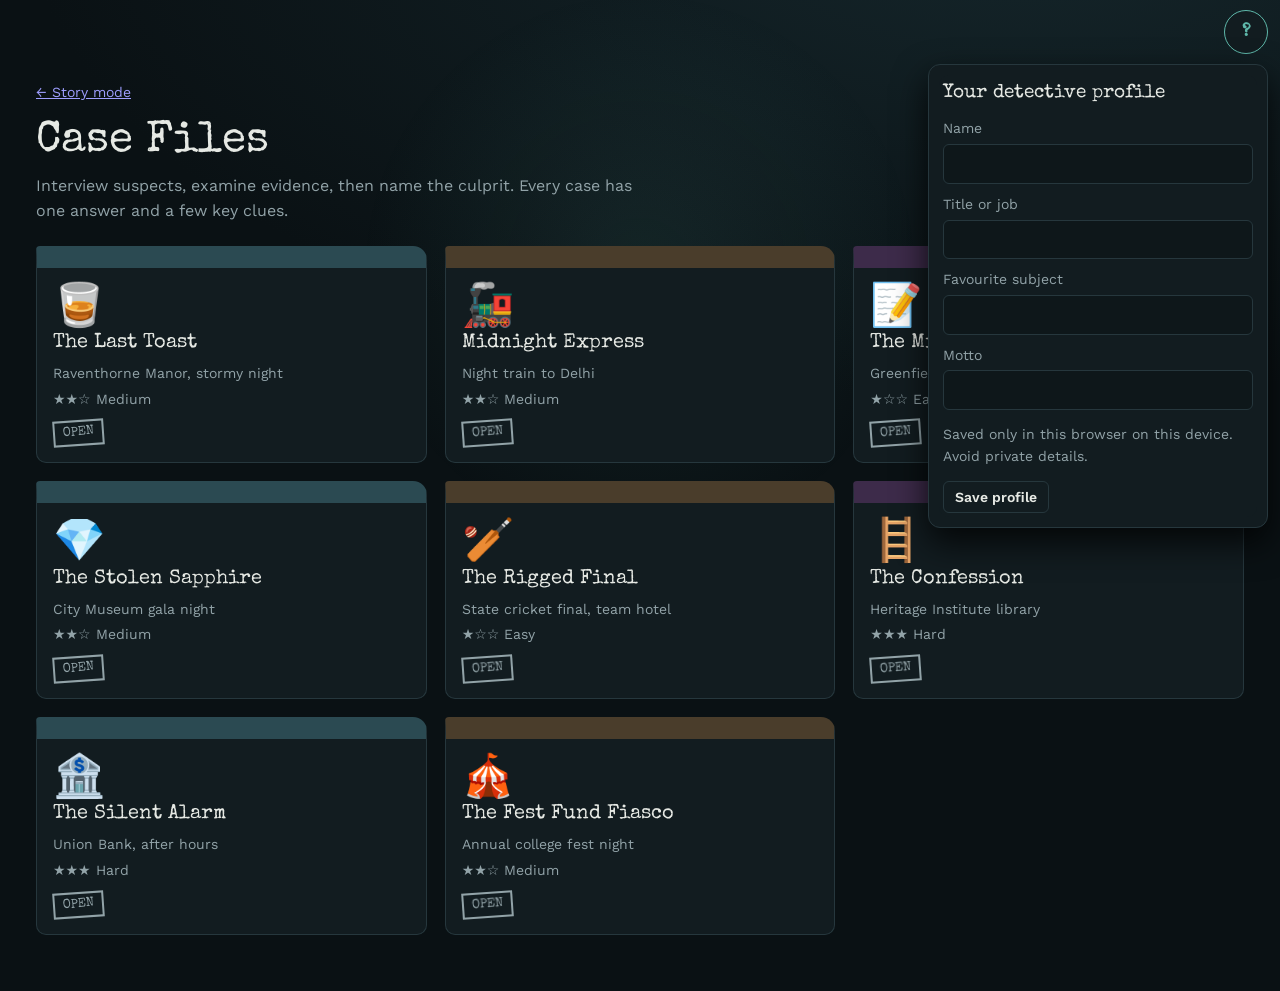
==== commit 323b41f7: "Update HTML structure and add navigation link" ====
--- a/clue-board.html
+++ b/clue-board.html
@@ -232,7 +232,7 @@
  if(editing||!p.name){return h+'<section class="panel prof"><h2>Your detective profile</h2><div class="fields"><label>Name<input id="pn" maxlength="30" value="'+esc(p.name)+'"></label><label>Title or job<input id="pt" maxlength="40" value="'+esc(p.title)+'"></label><label>Favourite subject<input id="ps" maxlength="30" value="'+esc(p.subj)+'"></label><label>Motto<input id="pm" maxlength="60" value="'+esc(p.motto)+'"></label></div><p class="mute">Saved only in this browser on this device. Avoid private details.</p><div class="btns"><button data-save="1">Save profile</button>'+(p.name?'<button data-cancel="1">Cancel</button>':'')+'</div></section>'}
  return h+'<section class="panel prof me"><div class="av">'+esc(p.name.charAt(0).toUpperCase())+'</div><div class="info"><b>'+esc(p.name)+'</b> <span class="mute">'+r+'</span><i>'+esc([p.title,p.subj].filter(Boolean).join(", "))+'</i>'+(p.motto?'<i>“'+esc(p.motto)+'”</i>':'')+'<span class="mute">Solved '+n+' of '+C.length+'. Master ratings: '+m+'.</span></div><button data-edit="1">Edit profile</button></section>'}
 function home(){
- var h='<h1>Case Files</h1><p class="lead">Interview suspects, examine evidence, then name the culprit. Every case has one answer and a few key clues.</p><div class="folders">';
+ var h='<p class="mute"><a href="index.html">← Story mode</a></p><h1>Case Files</h1><p class="lead">Interview suspects, examine evidence, then name the culprit. Every case has one answer and a few key clues.</p><div class="folders">';
  C.forEach(function(c,i){var b=best(c.id);h+='<button class="folder" data-c="'+i+'" style="animation-delay:'+(i*70)+'ms"><div class="fi">'+(ICON[c.id]||'🔍')+'</div><h3>'+c.title+'</h3><p>'+c.place+'</p><p>'+({Easy:"★☆☆",Medium:"★★☆",Hard:"★★★"})[c.level]+' '+c.level+'</p>'+(b?'<span class="stamp">SOLVED: '+b+'</span>':'<span class="stamp new">OPEN</span>')+'</button>'});
  app.innerHTML=h+'</div>';cs=null}
 function open(i){
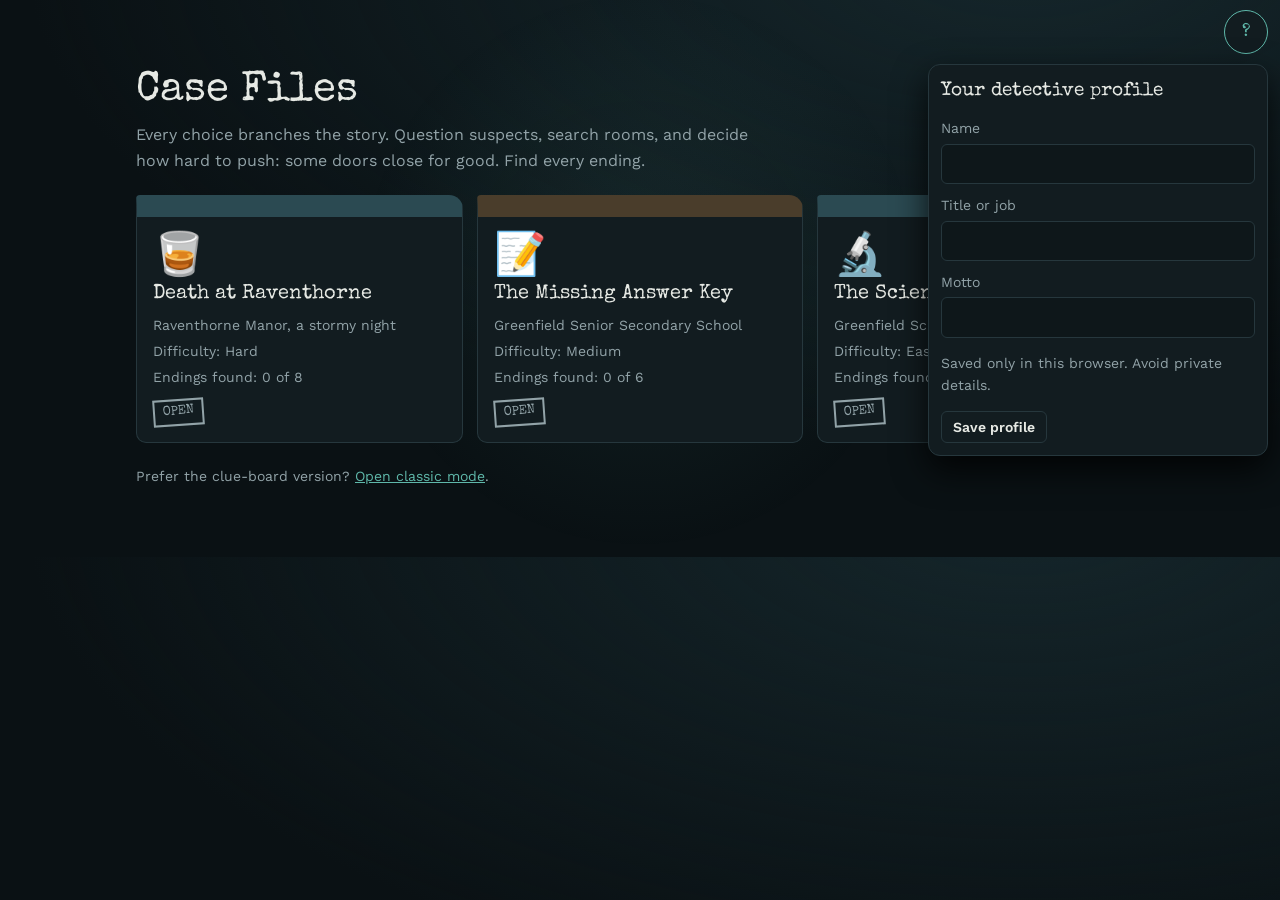
==== commit 0515342a: "Update clue-board.html" ====
--- a/clue-board.html
+++ b/clue-board.html
@@ -3,53 +3,70 @@
 <head>
 <meta charset="utf-8">
 <meta name="viewport" content="width=device-width, initial-scale=1, viewport-fit=cover">
-<title>Case Files: Detective Game</title>
+<title>Case Files: Choose Your Path</title>
 <link href="https://fonts.googleapis.com/css2?family=Special+Elite&family=Work+Sans:wght@400;600&display=swap" rel="stylesheet">
 <style>
 :root{--bg:#0a1114;--panel:#121c20;--line:#26373d;--text:#e6e9e4;--mute:#92a3a8;--acc:#5fb8aa;--red:#d4574b;--gold:#e3b95c;color-scheme:dark;box-sizing:border-box;padding-top:env(safe-area-inset-top,0px);padding-bottom:env(safe-area-inset-bottom,0px)}
 *,*::before,*::after{box-sizing:inherit}
 html{scroll-padding-top:env(safe-area-inset-top,0px)}
-body{margin:0;background:radial-gradient(1000px 500px at 80% -10%,#15262b,transparent),var(--bg);color:var(--text);font:400 16px/1.55 "Work Sans",system-ui,sans-serif}
-.wrap{max-width:1240px;margin:0 auto;padding:20px 16px 56px}
-h1,h2,h3,.t{font-family:"Special Elite","Courier New",monospace;font-weight:400}
-h1{font-size:clamp(28px,6vw,44px);margin:0;line-height:1.1}
-h2{font-size:19px;margin:0 0 10px}
-.lead{color:var(--mute);max-width:60ch;margin:8px 0 22px}
-.folders{display:grid;gap:18px;grid-template-columns:repeat(3,1fr)}@media(max-width:900px){.folders{grid-template-columns:repeat(2,1fr)}}@media(max-width:600px){.folders{grid-template-columns:1fr}}
-.folder{position:relative;text-align:left;background:var(--panel);border:1px solid var(--line);border-top:22px solid #1d2f35;border-radius:4px 14px 10px 10px;padding:14px 16px 16px;color:var(--text);cursor:pointer;font:inherit}
-.folder:hover{border-color:var(--acc);transform:translateY(-5px) rotate(-.7deg);box-shadow:0 12px 28px #000b}.folder:hover .stamp{transform:rotate(-9deg) scale(1.1)}.stamp{transition:transform .2s}
-.folder h3{font-size:20px;margin:0 0 4px}
-.folder p{margin:4px 0;color:var(--mute);font-size:14px}
-.stamp{display:inline-block;border:2px solid var(--red);color:var(--red);font-family:"Special Elite",monospace;padding:1px 8px;transform:rotate(-4deg);font-size:13px;margin-top:6px}
+body{margin:0;background:radial-gradient(1000px 500px at 80% -10%,#15262b,transparent),var(--bg);color:var(--text);font:400 16px/1.6 "Work Sans",system-ui,sans-serif}
+body::before{content:"";position:fixed;inset:0;pointer-events:none;background:radial-gradient(280px circle at var(--mx,50%) var(--my,30%),#5fb8aa18,transparent)}
+[hidden]{display:none!important}
+.wrap{position:relative;z-index:1;max-width:1040px;margin:0 auto;padding:68px 16px 56px}
+h1,h2,h3{font-family:"Special Elite","Courier New",monospace;font-weight:400;margin:0}
+h1{font-size:clamp(26px,6vw,42px);line-height:1.1}
+h2{font-size:19px;margin-bottom:10px}
+.lead{color:var(--mute);max-width:62ch;margin:8px 0 22px}
+.mute{color:var(--mute);font-size:14px}
+a{color:var(--acc)}
+.folders{display:grid;gap:14px;grid-template-columns:repeat(auto-fit,minmax(250px,1fr))}
+.folder{text-align:left;background:var(--panel);border:1px solid var(--line);border-top:22px solid #2b4a52;border-radius:4px 14px 10px 10px;padding:14px 16px 16px;color:var(--text);cursor:pointer;font:inherit;transition:transform .15s,border-color .15s,box-shadow .2s;animation:rise2 .5s backwards}
+.folder:nth-child(2){border-top-color:#4a3d2b}
+.folder:hover{border-color:var(--acc);box-shadow:0 12px 28px #000b}
+.folder h3{font-size:20px}.folder p{margin:4px 0;color:var(--mute);font-size:14px}
+.fi{font-size:42px;line-height:1.1;animation:bob 3s ease-in-out infinite}
+.stamp{display:inline-block;border:2px solid var(--red);color:var(--red);font-family:"Special Elite",monospace;padding:1px 8px;transform:rotate(-4deg);font-size:13px;margin-top:6px;transition:transform .2s}
 .stamp.new{border-color:var(--mute);color:var(--mute)}
-.top{display:flex;gap:12px;align-items:center;flex-wrap:wrap;margin-bottom:6px}
-.grid{display:grid;gap:16px;grid-template-columns:1fr}
+.folder:hover .stamp{transform:rotate(-9deg) scale(1.1)}
+.top{display:flex;gap:18px;margin-bottom:8px}
+.grid{display:grid;gap:16px;grid-template-columns:1fr;margin-top:14px}
 @media(min-width:820px){.grid{grid-template-columns:3fr 2fr}}
-.panel{background:var(--panel);border:1px solid var(--line);border-radius:10px;padding:16px;margin-bottom:16px}
-.sus{display:flex;gap:12px;border-top:1px solid var(--line);padding:12px 0}
-.sus:first-of-type{border-top:0}.sus{transition:background .2s}.sus:hover{background:#16252a}.sus:hover .av{background:var(--acc);color:#0a1114;transform:scale(1.1) rotate(-6deg)}.av{transition:transform .2s,background .2s}
-.av{flex:none;width:42px;height:42px;border-radius:50%;background:#1d2f35;border:1px solid var(--acc);display:grid;place-items:center;font-family:"Special Elite",monospace;color:var(--acc)}
-.sus b{font-family:"Special Elite",monospace;font-weight:400;font-size:17px}
-.sus small{display:block;color:var(--mute)}
+.panel{background:var(--panel);border:1px solid var(--line);border-radius:10px;padding:18px;animation:rise2 .5s backwards}
+.ic{font-size:54px;line-height:1;margin-bottom:8px;animation:bob 3s ease-in-out infinite,pop2 .5s}
+#txt,.endt{max-width:68ch;margin:0 0 14px;min-height:3em}
+.choice{display:block;width:100%;text-align:left;padding:12px 14px;margin:9px 0;border-radius:10px;border:1px solid var(--line);background:#10222a;color:var(--text);font:600 15px "Work Sans",sans-serif;cursor:pointer;animation:rise2 .45s backwards;transition:transform .18s,border-color .18s,background .18s,box-shadow .2s}
+.choice::before{content:"\25B8  ";color:var(--acc)}
+.choice:hover{border-color:var(--acc);transform:translateX(7px);background:#15303a;box-shadow:-4px 0 0 var(--acc)}
+button:focus-visible{outline:2px solid var(--gold);outline-offset:2px}
+.back{border:0;background:none;color:var(--acc);font:600 14px "Work Sans",sans-serif;padding:0;cursor:pointer}
+#notes{list-style:none;padding:0;margin:0}
+#notes li{padding:8px 10px;border:1px dashed var(--line);border-radius:6px;margin-bottom:8px;font-size:14px;animation:drop .55s cubic-bezier(.3,1.6,.5,1)}
+button{font:600 14px "Work Sans",sans-serif;color:var(--text);background:transparent;border:1px solid var(--line);border-radius:6px;padding:7px 11px;cursor:pointer}
 .btns{display:flex;flex-wrap:wrap;gap:8px;margin-top:8px}
-button{font:600 14px "Work Sans",sans-serif;color:var(--text);background:transparent;border:1px solid var(--line);border-radius:6px;padding:7px 11px;cursor:pointer}
-button{transition:transform .15s,border-color .15s,background .15s,box-shadow .2s}button:hover{border-color:var(--acc);transform:translateY(-2px);box-shadow:0 5px 16px #000a}button:active{transform:translateY(0)}
-button:focus-visible{outline:2px solid var(--gold);outline-offset:2px}
-button.done{border-color:var(--acc);color:var(--acc)}
-.back{border:0;color:var(--acc);padding:0}.prof{margin-bottom:20px}.fields{display:grid;gap:10px;grid-template-columns:repeat(auto-fit,minmax(200px,1fr))}label{display:grid;gap:4px;color:var(--mute);font-size:14px}input{background:#0e171a;border:1px solid var(--line);border-radius:6px;color:var(--text);font:inherit;padding:8px 10px}input:focus-visible{outline:2px solid var(--gold);outline-offset:1px}.me{display:flex;gap:14px;align-items:center;flex-wrap:wrap}.me .av{width:56px;height:56px;font-size:24px}.me .info{flex:1;min-width:200px}.me .info b{font-family:"Special Elite",monospace;font-weight:400;font-size:20px}.me .info i{display:block;color:var(--mute)}
-#feed{border-left:3px solid var(--gold);background:#0e171a;min-height:120px}
-#feed h3{font-size:17px;margin:0 0 6px}
-#feed p{margin:0;max-width:70ch}
-#notes{list-style:none;padding:0;margin:0}
-#notes li{padding:8px 10px;border:1px dashed var(--line);border-radius:6px;margin-bottom:8px;font-size:14px}
-#notes li.key{border-color:var(--gold);background:#1a1a12}#notes li{transition:transform .15s;animation:pop .3s}#notes li:hover{transform:translateX(4px)}@keyframes pop{from{opacity:0;transform:translateY(8px)}}
-.mute{color:var(--mute);font-size:14px}
-.acc button{border-color:var(--red);color:var(--red)}
-.acc button:hover{background:var(--red);color:#fff}
-.win{color:#7fd49a}.lose{color:#ef8a7f}[hidden]{display:none!important}.fresh{border-color:var(--gold)!important;animation:pop .4s}.step{margin:10px 0 0;padding:8px 10px;border:1px solid var(--gold);border-radius:6px;background:#1a1a12;font-size:14px}.wrap{padding-top:68px}.wrap{position:relative;z-index:1}body::before{content:"";position:fixed;inset:0;pointer-events:none;background:radial-gradient(280px circle at var(--mx,50%) var(--my,30%),#5fb8aa18,transparent)}.av{font-size:24px;line-height:1}@keyframes bob{50%{transform:translateY(-5px)}}.fi{font-size:42px;line-height:1.1;animation:bob 3s ease-in-out infinite}.folder:nth-child(3n+1){border-top-color:#2b4a52}.folder:nth-child(3n+2){border-top-color:#4a3d2b}.folder:nth-child(3n){border-top-color:#3d2b4a}.btns [data-e]{background:#efe5c8;color:#2b2415;border-color:#cdbf94;font-family:"Special Elite",monospace;font-size:13px;box-shadow:0 3px 8px #0008}.btns [data-e]:nth-child(odd){transform:rotate(-1.5deg)}.btns [data-e]:nth-child(even){transform:rotate(1.2deg)}.btns [data-e]:hover{transform:rotate(0) translateY(-3px) scale(1.06);border-color:var(--gold)}.btns [data-e].done{opacity:.55;color:#2b2415}.sus .btns button[data-s]{border-radius:14px 14px 14px 2px;background:#10222a}.toast{position:fixed;left:50%;bottom:calc(env(safe-area-inset-bottom,0px) + 24px);background:var(--gold);color:#1a1405;padding:8px 16px;border-radius:20px;font-weight:600;z-index:30;animation:rise 1.7s forwards}@keyframes rise{0%{opacity:0;transform:translate(-50%,10px)}15%,80%{opacity:1;transform:translate(-50%,0)}100%{opacity:0;transform:translate(-50%,-10px)}}.cf{position:fixed;inset:0;pointer-events:none;overflow:hidden;z-index:40}.cf span{position:absolute;top:-40px;animation:fall 2.4s linear forwards}@keyframes fall{to{transform:translateY(110vh) rotate(540deg)}}.shake{animation:shk .4s}@keyframes rise2{from{opacity:0;transform:translateY(18px) scale(.98)}}#app .panel,#app h1,#app .lead,.folder{animation:rise2 .5s backwards}.sus{animation:rise2 .4s backwards}.sus:nth-child(3){animation-delay:.08s}.sus:nth-child(4){animation-delay:.16s}.sus:nth-child(5){animation-delay:.24s}.sus:nth-child(6){animation-delay:.32s}#notes li{animation:drop .55s cubic-bezier(.3,1.6,.5,1)}@keyframes drop{from{opacity:0;transform:translateY(-22px) rotate(-5deg) scale(.9)}}@keyframes glow{50%{box-shadow:0 0 14px #e3b95c99}}.fresh{animation:rise2 .5s,glow 1.4s ease-in-out .5s infinite}.sus .av{animation:ring 3.5s ease-in-out infinite}@keyframes ring{50%{box-shadow:0 0 0 6px #5fb8aa22}}.sus .av.talk{animation:jig .5s}.bar{display:none}.pip{display:inline-block;width:14px;height:14px;margin:0 3px;border-radius:50%;border:2px solid var(--line);transition:background .3s,transform .3s,box-shadow .3s}.pip.on{background:var(--gold);border-color:var(--gold);box-shadow:0 0 8px #e3b95c88}.pip:not(.on){transform:scale(.6)}#ap{margin:10px 0 4px}.fl{position:fixed;inset:0;background:#d4574b;opacity:0;pointer-events:none;z-index:35;animation:fl .5s}@keyframes fl{30%{opacity:.28}}.bigstamp{position:fixed;left:50%;top:40%;z-index:50;pointer-events:none;font:400 clamp(30px,10vw,80px) "Special Elite",monospace;border:6px solid;padding:6px 22px;border-radius:8px;white-space:nowrap;animation:slam 2.2s forwards}.bigstamp.ok{color:#7fd49a}.bigstamp.no{color:var(--red)}@keyframes slam{0%{opacity:0;transform:translate(-50%,-50%) scale(4) rotate(-14deg)}15%{opacity:1;transform:translate(-50%,-50%) scale(1) rotate(-8deg)}20%{transform:translate(-50%,-46%) scale(1.05) rotate(-8deg)}26%{transform:translate(-50%,-50%) scale(1) rotate(-8deg)}85%{opacity:1;transform:translate(-50%,-50%) scale(1) rotate(-8deg)}100%{opacity:0;transform:translate(-50%,-50%) scale(1) rotate(-8deg)}}#proof{margin-top:10px}#proof button{color:var(--text);border-color:var(--line);font-weight:400;text-align:left}#proof button:hover{background:#24343a;color:var(--text)}#proof .sel{background:var(--gold);color:#1a1405;border-color:var(--gold)}#proof [data-sub]{border-color:var(--red);color:var(--red);font-weight:600}#proof [data-sub]:hover{background:var(--red);color:#fff}@keyframes shk{25%{transform:translateX(-8px)}75%{transform:translateX(8px)}}.talk{animation:jig .5s}@keyframes jig{30%{transform:scale(1.25) rotate(-10deg)}60%{transform:scale(1.15) rotate(8deg)}}#pf{position:fixed;top:calc(env(safe-area-inset-top,0px) + 10px);right:12px;z-index:20}.pbtn{width:44px;height:44px;border-radius:50%;padding:0;font-family:"Special Elite",monospace;font-size:18px;background:var(--panel);border-color:var(--acc);color:var(--acc)}#pp{position:absolute;right:0;top:54px;width:min(340px,calc(100vw - 24px));background:var(--panel);border:1px solid var(--line);border-radius:12px;padding:10px;box-shadow:0 14px 34px #000c;animation:pop .2s}#pp .prof{margin:0;border:0;padding:4px}#pp .me{gap:10px}
-.bar{height:6px;background:#1d2f35;border-radius:3px;margin-top:8px;overflow:hidden}
-.bar i{display:block;height:100%;background:var(--gold);width:0;transition:width .3s}
-@media(prefers-reduced-motion:reduce){*{transition:none!important;animation:none!important}.folder:hover,button:hover,.sus:hover .av{transform:none!important}}
+.fields{display:grid;gap:10px;grid-template-columns:repeat(auto-fit,minmax(180px,1fr))}
+label{display:grid;gap:4px;color:var(--mute);font-size:14px}
+input{background:#0e171a;border:1px solid var(--line);border-radius:6px;color:var(--text);font:inherit;padding:8px 10px}
+.me{display:flex;gap:12px;align-items:center;flex-wrap:wrap}
+.av{flex:none;width:52px;height:52px;border-radius:50%;background:#1d2f35;border:1px solid var(--acc);display:grid;place-items:center;font:22px "Special Elite",monospace;color:var(--acc)}
+.info{flex:1;min-width:160px}.info b{font:20px "Special Elite",monospace}.info i{display:block;color:var(--mute)}
+#pf{position:fixed;top:calc(env(safe-area-inset-top,0px) + 10px);right:12px;z-index:20}
+.pbtn{width:44px;height:44px;border-radius:50%;padding:0;font:18px "Special Elite",monospace;background:var(--panel);border-color:var(--acc);color:var(--acc)}
+#pp{position:absolute;right:0;top:54px;width:min(340px,calc(100vw - 24px));background:var(--panel);border:1px solid var(--line);border-radius:12px;padding:12px;box-shadow:0 14px 34px #000c;animation:pop2 .2s}
+.toast{position:fixed;left:50%;bottom:calc(env(safe-area-inset-bottom,0px) + 24px);background:var(--gold);color:#1a1405;padding:8px 16px;border-radius:20px;font-weight:600;z-index:30;animation:rise 1.7s forwards}
+.cf{position:fixed;inset:0;pointer-events:none;overflow:hidden;z-index:40}
+.cf span{position:absolute;top:-40px;animation:fall 2.4s linear forwards}
+.fl{position:fixed;inset:0;background:#d4574b;opacity:0;pointer-events:none;z-index:35;animation:fl .5s}
+.bigstamp{position:fixed;left:50%;top:40%;z-index:50;pointer-events:none;font:400 clamp(28px,9vw,72px) "Special Elite",monospace;border:6px solid;padding:6px 22px;border-radius:8px;white-space:nowrap;animation:slam 2.4s forwards}
+.bigstamp.ok{color:#7fd49a}.bigstamp.no{color:var(--red)}
+@keyframes rise2{from{opacity:0;transform:translateY(18px) scale(.98)}}
+@keyframes pop2{from{opacity:0;transform:scale(.6)}}
+@keyframes bob{50%{transform:translateY(-5px)}}
+@keyframes drop{from{opacity:0;transform:translateY(-22px) rotate(-5deg) scale(.9)}}
+@keyframes rise{0%{opacity:0;transform:translate(-50%,10px)}15%,80%{opacity:1;transform:translate(-50%,0)}100%{opacity:0;transform:translate(-50%,-10px)}}
+@keyframes fall{to{transform:translateY(110vh) rotate(540deg)}}
+@keyframes fl{30%{opacity:.28}}
+@keyframes slam{0%{opacity:0;transform:translate(-50%,-50%) scale(4) rotate(-14deg)}15%{opacity:1;transform:translate(-50%,-50%) scale(1) rotate(-8deg)}20%{transform:translate(-50%,-46%) scale(1.05) rotate(-8deg)}26%{transform:translate(-50%,-50%) scale(1) rotate(-8deg)}85%{opacity:1;transform:translate(-50%,-50%) scale(1) rotate(-8deg)}100%{opacity:0;transform:translate(-50%,-50%) scale(1) rotate(-8deg)}}
+@media(prefers-reduced-motion:reduce){*{transition:none!important;animation:none!important}}
 </style>
 </head>
 <body>
@@ -57,244 +74,181 @@
 <main class="wrap" id="app"></main>
 <script>
 var C=[
-{id:"toast",title:"The Last Toast",place:"Raventhorne Manor, stormy night",level:"Medium",
-intro:"Lord Edmund is dead in his locked study, a glass of brandy beside him. The bridge is flooded, so the killer is still in the house.",
-killer:"julian",keys:["pantry","drug","pocket","decanter"],ST:[["celeste","mehta","glasses","clock"],["victor","dsouza","letter"],["julian","pocket","decanter"]],TR:{"s:mehta:0":{to:1,m:"Digoxin means medical access. Victor and Mrs. Dsouza now come forward, and Mehta’s room can be searched."},"s:victor:1":{to:2,m:"Julian was alone with the decanter. He joins the questioning, and the pantry and his pockets are open."},"w:celeste":{to:1,m:"Celeste’s alibi holds. The staff step forward with what they saw."},"w:mehta":{to:2,m:"Cornered, Mehta blurts that someone else asked him for the drug: Julian."}},H:{pantry:"Who saw the decanter being handled? Speak to the housekeeper privately.",drug:"Someone supplied the poison. Search the doctor’s room, then press him.",pocket:"One suspect hides a hand. Check what he carries.",decanter:"Where did the poison go in? Examine the pantry."},
-win:"Julian asked Mehta for the digoxin, tampered with the brandy decanter and hid the evidence in his pocket. He only meant Edmund to be drowsy at the signing.",
-why:{celeste:"Her lipstick glass is explained and Edmund was alive after she left.",mehta:"He covered up the death but found Edmund already dead.",victor:"He only stole a key and never touched the poison.",dsouza:"She has no motive and no access to the drug."},
-S:[
-{id:"celeste",n:"Lady Celeste",r:"Wife, cut from the new will",a:[
-{q:"The argument",t:"She argued with Edmund at 10:40 and left by 10:45. She heard him lock the door, so he was alive then.",note:"Edmund was alive and locked himself in after 10:45."},
-{q:"The lipstick glass",t:"The lipstick glass is from a toast with Edmund at 9:30 PM, before the argument.",note:"Celeste’s lipstick glass has an innocent explanation."}]},
-{id:"mehta",n:"Dr. Mehta",r:"Family doctor, deep in debt",a:[
-{q:"The poison",t:"It looks like a digitalis overdose. He treats Edmund with digoxin, and his vial is half empty.",note:"Poison is likely digoxin from a doctor’s supply."},
-{q:"Press him with the letter",t:"He breaks down. Julian asked for “something to make Edmund drowsy” at 9 PM and he supplied digoxin. He found Edmund dead at 10:50, panicked and stopped the clock.",note:"Julian asked Mehta for the drug at 9 PM.",key:"drug",need:"letter"}]},
-{id:"victor",n:"Victor",r:"Nephew, gambler, heir",a:[
-{q:"The key",t:"He took the spare key at 8 PM to steal cash, scratched the keyhole and lost his nerve.",note:"Keyhole scratches are Victor’s: theft, not murder."},
-{q:"What he saw",t:"At 9:15 PM he saw Julian alone in the pantry with the brandy decanter.",note:"Julian was alone with the decanter at 9:15 PM."}]},
-{id:"dsouza",n:"Mrs. Dsouza",r:"Housekeeper of 30 years",a:[
-{q:"The clock",t:"It ran fine at 10:30. Someone stopped the pendulum by hand.",note:"The clock was stopped by hand, not run down."},
-{q:"Speak privately",t:"At 9:20 PM she saw Julian wiping the decanter stopper with a handkerchief. He also asked that Edmund be served brandy, not his usual port.",note:"Julian wiped the decanter stopper and steered Edmund to brandy.",key:"pantry"}]},
-{id:"julian",n:"Julian",r:"Business partner, contract dispute",a:[
-{q:"The library",t:"Mehta left the library at 10:50 for ten minutes. Julian heard a muffled argument from the study.",note:"Mehta has a ten minute gap from 10:50."},
-{q:"Look him in the eye",t:"He holds your gaze too steadily and keeps his left hand in his pocket. His right fingertips are stained blue-grey.",note:"Julian’s fingertips are stained and he hides a hand."}]}],
-E:[
-{id:"glasses",n:"Study glasses",t:"The used glass has a bitter residue. The other glass is clean apart from lipstick.",note:"Used glass: bitter residue, consistent with digoxin."},
-{id:"clock",n:"Grandfather clock",t:"Held still by hand. White talc on the rod, like the powder inside latex gloves. Stopped at 10:50.",note:"A gloved hand stopped the clock at 10:50."},
-{id:"letter",n:"Mehta’s room",t:"A letter calls in his debt, due Monday. A second empty digoxin vial is hidden in his shaving kit.",note:"Mehta’s debt was called in and he hid a digoxin vial."},
-{id:"pocket",n:"Julian’s pocket",t:"An empty unlabelled dropper bottle and a handkerchief with the same blue-grey stain.",note:"Julian carried an empty dropper bottle and a stained handkerchief.",key:"pocket"},
-{id:"decanter",n:"Pantry decanter",t:"The brandy stopper has a bitter, chalky film. The port decanter is untouched.",note:"The brandy decanter is contaminated; the port is clean.",key:"decanter"}]},
-{id:"train",title:"Midnight Express",place:"Night train to Delhi",level:"Medium",
-intro:"Diamond dealer Mr. Kapoor is found dead in his locked first-class cabin. His briefcase is empty. The train has not stopped since midnight.",
-killer:"dinesh",keys:["master","case","boots"],ST:[["rhea","sen","cabin"],["dinesh","log"],["pinto","case","boots"]],TR:{"s:sen:1":{to:1,m:"The conductor freed Sen at 1:10 AM. Dinesh and the ticket log are now open."},"e:log":{to:2,m:"The log contradicts Dinesh. The pantry car, luggage van and staff boots are open."},"w:sen":{to:1,m:"Sen’s door was jammed all night. The conductor’s movements need a look."},"w:rhea":{to:1,m:"Rhea’s alibi checks out. The conductor’s rounds are next."}},H:{master:"Who could enter a locked cabin? Ask the conductor about keys.",case:"Where would a thief stash loot on a moving train? Check the luggage.",boots:"The train stopped once outside. Compare the staff’s footwear."},
-win:"Dinesh the conductor used the master key, struck Kapoor and hid the diamonds in the luggage van. Mud from the 1 AM signal halt gave him away.",
-why:{rhea:"She was filming in the dining car all night, on the staff’s own log.",sen:"He argued with Kapoor, but his cabin lock was jammed and he couldn’t get out.",pinto:"The chef never left the pantry car and has no key."},
-S:[
-{id:"dinesh",n:"Dinesh",r:"Train conductor",a:[
-{q:"Night rounds",t:"He says he checked every cabin at midnight and found Kapoor’s door locked. He says he never entered.",note:"Dinesh claims he never entered Kapoor’s cabin."},
-{q:"The master key",t:"He admits only the conductor and the guard hold master keys. His is on his belt, but the guard’s key was ‘lent’ to him earlier for a fuse repair.",note:"Dinesh held two master keys that night.",key:"master"}]},
-{id:"rhea",n:"Rhea",r:"Travel journalist",a:[
-{q:"Her night",t:"She filmed the dining car until 2 AM. Staff logs and her camera timestamp agree.",note:"Rhea’s alibi is backed by staff logs."},
-{q:"Overheard",t:"She heard Kapoor shout “you’ve been watching my case all trip” in the corridor at 12:30 AM.",note:"Kapoor accused someone of watching his case."}]},
-{id:"sen",n:"Mr. Sen",r:"Rival diamond trader",a:[
-{q:"The feud",t:"He admits shouting at Kapoor over a lost deal at 11 PM. He then went to bed.",note:"Sen quarrelled with Kapoor at 11 PM."},
-{q:"His cabin",t:"His door lock jammed and the conductor had to free him at 1:10 AM. He was still inside at the time.",note:"Sen’s door was jammed until 1:10 AM."}]},
-{id:"pinto",n:"Chef Pinto",r:"Pantry car cook",a:[
-{q:"Kitchen log",t:"He was prepping breakfast until 3 AM and never left the pantry car.",note:"Pinto never left the pantry car."},
-{q:"The conductor",t:"He saw Dinesh carry a canvas bag from the luggage van at 1 AM, soaked and muddy.",note:"Dinesh carried a muddy canvas bag at 1 AM."}]}],
-E:[
-{id:"cabin",n:"Kapoor’s cabin",t:"Locked from outside, not inside. A single blow to the head. The briefcase lock was opened with a key, not forced.",note:"Cabin was locked from outside after the blow."},
-{id:"case",n:"Luggage van",t:"A canvas bag hidden behind trunks holds loose diamonds and Kapoor’s briefcase key.",note:"Stolen diamonds were hidden in the luggage van.",key:"case"},
-{id:"boots",n:"Staff boots",t:"Only one pair of boots has red mud from the 1 AM signal halt: Dinesh’s.",note:"Dinesh’s boots carry mud from the 1 AM halt.",key:"boots"},
-{id:"log",n:"Ticket log",t:"The log shows Dinesh opened the cabin at 12:45 AM “for a welfare check”, not at midnight.",note:"Dinesh opened the cabin at 12:45 AM."}]},
-{id:"key",title:"The Missing Answer Key",place:"Greenfield Senior Secondary School",level:"Easy",
-intro:"The Class 12 Chemistry final answer key vanished from the locked staff room overnight. The exam starts at 10 AM.",
-killer:"verma",keys:["envelope","copy","gate"],ST:[["pooja","rohan","lock"],["verma","iyer","cctv"],["copy","gate"]],TR:{"s:pooja:0":{to:1,m:"Verma held the spare key. He and Mrs. Iyer are now available, and the CCTV room is open."},"s:verma:1":{to:2,m:"The envelope slip gives you a thread. The copy shop bin and the gate register are open."},"w:rohan":{to:1,m:"Rohan’s ink doesn’t match. The spare key trail opens."},"w:pooja":{to:1,m:"Pooja returned the key, but she lent it out first. Verma and Mrs. Iyer are now available."}},H:{envelope:"Listen for a detail nobody mentioned. Question Verma about the paper.",copy:"A leak needs copies. Search the bin near the school.",gate:"Who came back at night? Check the register."},
-win:"Mr. Verma photocopied the key for his private tuition clients. He slipped by mentioning the envelope, and the receipt and gate log did the rest.",
-why:{pooja:"Her spare key was returned and gate security logged her exit at 5:32 PM.",rohan:"His ink and handwriting don’t match and he found the room already open.",iyer:"She shares the ink but left at 6 PM and has no copy shop link."},
-S:[
-{id:"verma",n:"Mr. Verma",r:"Head of Department",a:[
-{q:"Thursday afternoon",t:"He left the staff room unlocked at 3:50 PM for a parents’ meeting. He says nobody told him the key was missing.",note:"Verma left the staff room unlocked."},
-{q:"The paper",t:"He mentions it was “sealed in the brown envelope” before anyone told him it was in an envelope.",note:"Verma knew about the envelope without being told.",key:"envelope"}]},
-{id:"pooja",n:"Pooja",r:"Lab assistant, has a spare key",a:[
-{q:"The spare key",t:"She lent it to Verma on Thursday 3 to 5 PM. It was returned with a blue ink smudge on the tag.",note:"Verma borrowed the spare key for two hours."},
-{q:"Her exit",t:"She left at 5:30 PM. The gate security register matches.",note:"Pooja’s exit is on the gate register."}]},
-{id:"rohan",n:"Rohan",r:"Class topper",a:[
-{q:"At 4 PM",t:"He submitted a Physics assignment, found the room unlocked and empty, and left at once.",note:"Rohan found the room unlocked and empty at 4 PM."},
-{q:"His ink",t:"He writes with a blue ballpoint, not fountain-pen ink.",note:"Rohan’s ink doesn’t match the smudge."}]},
-{id:"iyer",n:"Mrs. Iyer",r:"Invigilator",a:[
-{q:"Her complaint",t:"She emailed that the paper was too easy. She left at 6 PM.",note:"Iyer left at 6 PM."},
-{q:"The pen",t:"She gifted Verma his fountain pen last Diwali. Hers is the same ink.",note:"Iyer and Verma use the same fountain-pen ink."}]}],
-E:[
-{id:"lock",n:"Staff room lock",t:"Not forced. The door was left unlocked at some point and re-locked later.",note:"Staff room was unlocked then re-locked, not forced."},
-{id:"copy",n:"Copy shop bin",t:"A receipt dated Thursday 4:15 PM for 14 pages from the shop opposite school, signed in blue-black ink “V”.",note:"A copy shop receipt signed “V” is dated Thursday 4:15 PM.",key:"copy"},
-{id:"gate",n:"Gate register",t:"Mr. Verma is logged back in at 9:40 PM Thursday and out at 9:55 PM.",note:"Verma re-entered the school at 9:40 PM.",key:"gate"},
-{id:"cctv",n:"CCTV room",t:"The corridor camera was switched off at 9 PM using the HOD’s login.",note:"Corridor CCTV was switched off with the HOD’s login."}]}
+{id:"manor",title:"Death at Raventhorne",icon:"🥃",place:"Raventhorne Manor, a stormy night",level:"Hard",start:"s0",hub:"hall",hl:"Return to the hall",S:{
+s0:{t:"Thunder rattles the windows. Lord Edmund Raventhorne lies dead in his locked study, a brandy glass beside him. The bridge is flooded, so the killer is still in the house. Where do you begin?",c:[["Examine the study","study"],["Gather the household in the hall","hall"]]},
+study:{i:"🔎",t:"Edmund slumps at his desk. Two brandy glasses, a dying fire. The door was locked from inside, the key still in his pocket.",c:[["Sniff the used glass","glass","!v_glass"],["Inspect the door and keyhole","door","!v_door"],["Check the fireplace","fire","!v_fire"],["Go to the hall","hall"]]},
+glass:{i:"🥃",t:"A bitter, chalky residue clings to the used glass. The second glass is clean, apart from a faint lipstick smudge.",n:"The used glass has a bitter residue; the second glass is clean but has lipstick on the rim.",b:"study"},
+door:{i:"🚪",t:"Fresh scratches circle the keyhole, though the lock itself is intact. Something was forced into it recently.",n:"Fresh scratches circle the study keyhole; the lock is intact.",b:"study"},
+fire:{i:"🔥",t:"Among the ashes, a half-burned page: “…to Celeste, nothing…”. Edmund was rewriting his will.",n:"A burned draft will cut Lady Celeste out.",f:"will",b:"study"},
+hall:{i:"🕯️",t:"The household waits in the dim hall: Lady Celeste, Dr. Mehta, Victor, Mrs. Dsouza and Julian. Candles gutter. Everyone watches you.",c:[["Question Lady Celeste","celeste","!celeste_done"],["Question Dr. Mehta","mehta","!v_m_poison,!v_m_denies"],["Question Victor","victor","!v_v_saw,!v_v_shut"],["Question Mrs. Dsouza","dsouza","!v_d_pub,!v_d_priv"],["Question Julian","julian","!v_j_eye,!v_j_blunt"],["Examine the grandfather clock","clock","!v_clock"],["Search the pantry","pantry","pantry_clue,!v_pantry"],["Search the guest wing","guest","v_m_poison"],["Confront Dr. Mehta with the letter","m_confess","letter,!v_m_confess"],["Make your accusation","accuse"]]},
+celeste:{i:"👩",t:"Lady Celeste dabs her eyes, composed but brittle. How do you approach her?",c:[["Ask gently about the argument","c_kind"],["Press her about the lipstick glass","c_hard"],["Bluff: say you found the burned will","c_bluff","will"]]},
+c_kind:{t:"She admits arguing with Edmund at 10:40 about the will. She left in tears by 10:45 and heard him lock the door behind her. On her way out she saw Victor slipping down the back stairs.",n:"Edmund was alive and locked himself in after 10:45; Celeste saw Victor on the back stairs.",f:"celeste_done,sawvic",b:"hall"},
+c_hard:{t:"Her face hardens. “You’re accusing me of killing my husband?” She sweeps out of the room, and nobody will speak for her.",n:"Celeste walked out when pressed about the lipstick glass.",f:"celeste_done",b:"hall"},
+c_bluff:{t:"She goes white, then confesses the argument and the sleeping pills Mehta gave her, and that Victor sneaked down the back stairs at 10:50. The bluff worked.",n:"Celeste confirms the 10:40 argument; Victor was on the back stairs at 10:50.",f:"celeste_done,sawvic",b:"hall"},
+mehta:{i:"🩺",t:"Dr. Mehta sits very still, hands clasped on his knees.",c:[["Ask about the poison","m_poison"],["Press him about his debt to Edmund","m_press"]]},
+m_poison:{t:"“Digitalis overdose,” he says quickly. He treats Edmund’s heart with digoxin, and his own vial is half empty, which he claims was already so. He swears Edmund extended his debt.",n:"Death looks like a digoxin overdose; Mehta’s vial is half empty and he claims his debt was extended.",c:[["Press him about the debt","m_press"]],b:"hall"},
+m_press:{r:[["letter","m_confess"],["","m_denies"]]},
+m_denies:{t:"“I want my lawyer.” Mehta folds his arms and will say no more. You pushed without proof.",n:"Mehta refused to talk after being pressed without proof.",b:"hall"},
+m_confess:{i:"💥",t:"You lay Edmund’s letter on the table. Mehta breaks. At 9 PM, Julian asked him for “something to make Edmund drowsy”, and he handed over a digoxin vial. At 10:50 he found Edmund dead and stopped the clock in a panic.",n:"Mehta supplied Julian with digoxin at 9 PM and stopped the clock after finding Edmund dead.",f:"drug",b:"hall"},
+guest:{i:"🛏️",t:"The guest wing smells of lavender. Two doors: Mehta’s and Julian’s.",c:[["Search Dr. Mehta’s room","mroom","!v_mroom"],["Search Julian’s room","jroom"]],b:"hall"},
+mroom:{t:"Tucked in a shaving kit: a second empty digoxin vial, and a letter from Edmund calling in Mehta’s whole debt, due Monday.",n:"Mehta’s debt was called in, due Monday, and he hid a second digoxin vial.",f:"letter",b:"guest"},
+jroom:{t:"Neatly kept. Lavender sachets, a missing dinner jacket, nothing else. Nothing here proves anything.",n:"Julian’s room holds nothing incriminating, though his dinner jacket is missing.",c:[["Search the wardrobe again, thoroughly","jacket","drug,!v_jacket"]],b:"guest"},
+jacket:{i:"🧥",t:"At the back of the wardrobe, the missing dinner jacket is wrapped in a towel. In its pocket: a folded note in Julian’s hand. “M, make sure the clock reads 10:50. J.”",n:"A note in Julian’s jacket tells Mehta to make the clock read 10:50.",f:"jnote",b:"guest"},
+victor:{i:"🎲",t:"Victor slouches against the wall, jittery.",c:[["Ask about the spare key","v_key","!v_v_key"],["Press him about 9 PM","v_9pm"]]},
+v_key:{t:"He cracks. He took the spare key at 8 PM to steal cash, scratched the keyhole, lost his nerve and dumped the key in a flowerpot on the back stairs.",n:"Victor scratched the keyhole while stealing cash, then dumped the spare key.",f:"vkey",c:[["Check the flowerpot","pot"],["Ask what else he saw at 9 PM","v_9pm"]],b:"hall"},
+pot:{t:"The spare study key lies in the soil. Nothing else.",n:"The spare key was in the flowerpot; it was never used in the murder.",b:"hall"},
+v_9pm:{r:[["vkey|sawvic","v_saw"],["","v_shut"]]},
+v_saw:{t:"Cornered, Victor blurts that at 9:15 PM he saw Julian alone in the pantry with the brandy decanter.",n:"Julian was alone in the pantry with the brandy decanter at 9:15 PM.",f:"pantry_clue",b:"hall"},
+v_shut:{t:"“I don’t know what you mean.” Victor goes silent and stares at the floor. You gave him no reason to trust you.",n:"Victor clammed up when pressed.",b:"hall"},
+dsouza:{i:"🧹",t:"Mrs. Dsouza stands rigid. Julian is watching from across the hall.",c:[["Question her in front of everyone","d_pub"],["Take her aside privately","d_priv"]]},
+d_pub:{t:"She answers stiffly: the clock ran fine at 10:30, so someone stopped the pendulum. Her eyes flick to Julian, and she says nothing more.",n:"The grandfather clock was stopped by hand.",b:"hall"},
+d_priv:{t:"In the corridor she whispers: at 9:20 PM she found Julian wiping the decanter stopper with a handkerchief, and he asked that Edmund be served brandy, not his usual port.",n:"Julian wiped the decanter stopper at 9:20 PM and asked for brandy instead of port.",f:"pantry_clue",b:"hall"},
+clock:{i:"🕰️",t:"The pendulum was held still by hand. White powder dusts the rod, the kind found inside latex gloves. The hands read 10:50.",n:"The clock was stopped at 10:50 by a gloved hand.",b:"hall"},
+pantry:{i:"🍷",t:"Two crystal decanters on the sideboard: brandy and port.",c:[["Test the brandy decanter","decant","!v_decant"],["Test the port decanter","port","!v_port"]],b:"hall"},
+decant:{t:"The brandy stopper is coated in a chalky, bitter film.",n:"The brandy decanter stopper has a chalky, bitter film.",f:"decanter",b:"pantry"},
+port:{t:"The port is clean and untouched.",n:"The port decanter is clean.",b:"pantry"},
+julian:{i:"💼",t:"Julian swirls his whiskey, perfectly composed. Too composed?",c:[["Chat casually about the evening","j_chat","!v_j_chat"],["Watch him closely","j_eye"],["Accuse him bluntly","j_blunt"]]},
+j_chat:{t:"He says the contract was due to be signed tomorrow, that Mehta left the library at 10:50, and that he never went near the pantry. Easy words, a little too easy.",n:"Julian claims he never entered the pantry and says Mehta left the library at 10:50.",c:[["Watch him closely","j_eye"]],b:"hall"},
+j_eye:{t:"His left hand stays buried in his pocket. His right fingertips carry a faint blue-grey stain.",n:"Julian hides his left hand; his fingertips are stained blue-grey.",c:[["Demand he empties his pockets","pocket","!bottle_gone"]],b:"hall"},
+j_blunt:{t:"He laughs. “On what evidence?” He excuses himself and is gone for ten minutes. When he returns, his pockets look lighter.",n:"Julian slipped away when accused without proof.",f:"bottle_gone",b:"hall"},
+pocket:{i:"🧪",t:"Reluctantly he empties it: an unlabelled brown dropper bottle, empty, and a handkerchief stained blue-grey.",n:"Julian carried an empty dropper bottle and a stained handkerchief.",f:"pocket",b:"hall"},
+accuse:{i:"⚖️",t:"The household gathers. Who is the killer?",c:[["Lady Celeste","end_celeste"],["Dr. Mehta","ac_mehta"],["Victor","end_victor"],["Mrs. Dsouza","end_dsouza"],["Julian","ac_julian"],["Julian and Dr. Mehta, together","secret_manor","jnote,drug"],["Not yet, keep investigating","hall"]]},
+ac_julian:{g:[["drug","pantry_clue","pocket","decanter"],[4,"win_master"],[2,"win"],[0,"weak"]]},
+ac_mehta:{r:[["drug","end_mehta2"],["","end_mehta"]]},
+win_master:{e:"Master Detective",k:"win",i:"🏆",t:"With four independent proofs, Julian has nowhere to run. He admits he only meant to make Edmund drowsy for the signing, and used far too much. The contract dies with Edmund."},
+win:{e:"Case Closed",k:"win",i:"🔒",t:"Julian goes pale as your proofs land. He confesses. Not every thread is tied, but a jury will have enough."},
+weak:{e:"Insufficient Proof",k:"weak",i:"😬",t:"You name Julian, but you lack proof. His lawyer dismantles your case, and he walks free by dawn."},
+end_celeste:{e:"Wrong Widow",k:"fail",i:"👩",t:"Lady Celeste is arrested in tears. By morning Julian has signed the contract, and Edmund’s killer toasts the storm."},
+end_mehta:{e:"The Doctor Falls",k:"fail",i:"🩺",t:"Mehta is arrested as the poisoner, a debt-ridden doctor with a motive. The real hand behind the poison stays quiet."},
+end_mehta2:{e:"Half the Truth",k:"fail",i:"🩺",t:"Mehta is charged as the poisoner. You know he only supplied it, but you named the wrong person at the table."},
+end_victor:{e:"Convenient Nephew",k:"fail",i:"🎲",t:"Victor is the perfect suspect: a gambler and an heir. He is arrested, and the case closes with the wrong name on it."},
+end_dsouza:{e:"Loyal to the End",k:"fail",i:"🧹",t:"Thirty years of service end in handcuffs. The household is appalled, and the real killer says nothing."},
+secret_manor:{e:"The Partners",k:"win",s:1,i:"🗝️",t:"You name them both. Julian’s note proves Mehta stopped the clock on orders, not in panic. Mehta confesses first, then Julian. The vial, the debt and the note tie together a murder planned for weeks."}
+}},
+{id:"key",title:"The Missing Answer Key",icon:"📝",place:"Greenfield Senior Secondary School",level:"Medium",start:"s0",hub:"hub",hl:"Return to the Principal’s office",S:{
+s0:{t:"7:40 AM. The Class 12 Chemistry answer key has vanished from the locked staff room. The exam starts at 10. The Principal looks at you: “Find it.”",c:[["Begin the investigation","hub"]]},
+hub:{i:"🏫",t:"The Principal’s office. The clock ticks toward 10 AM. Who or what next?",c:[["Inspect the staff room","room","!v_room"],["Check the CCTV room","cctv","!v_cctv"],["Talk to Pooja, the lab assistant","pooja","!v_p_kind,!v_p_hard"],["Talk to Rohan, the topper","rohan","!v_r_4pm,!v_r_bag"],["Talk to Mrs. Iyer","iyer","!iyer_done"],["Check the gate register","gate","cctvoff,!v_gate"],["Check the security key log","keylog","pooja_gone,!v_keylog"],["Question Mr. Verma","verma","spare|gate|cctvoff|desk"],["Make your accusation","accuse"]]},
+room:{i:"🚪",t:"The lock isn’t forced. The door was unlocked at some point, then locked again with a key.",n:"The staff room lock wasn’t forced; it was unlocked, then re-locked.",c:[["Examine the HOD’s desk","desk","!v_desk"],["Check the bins by the door","bins","desk,!v_bins"]],b:"hub"},
+desk:{t:"Mr. Verma’s desk: a fountain pen with blue-black ink, and an empty brown envelope slot where the key should be.",n:"Verma’s desk holds a blue-black fountain pen and an empty envelope slot.",f:"desk",b:"room"},
+bins:{t:"Crumpled in the bin: a copy shop receipt for 14 pages, dated Thursday 4:15 PM, signed with a blue-black “V”.",n:"A copy shop receipt for 14 pages, signed “V”, dated Thursday 4:15 PM.",f:"receipt",b:"room"},
+cctv:{i:"📹",t:"The corridor camera switched off at 9 PM. Someone used the HOD’s login.",n:"Corridor CCTV was switched off at 9 PM with the HOD’s login.",f:"cctvoff",b:"hub"},
+gate:{i:"📒",t:"The gate register: Mr. Verma logged back in at 9:40 PM on Thursday, out at 9:55 PM.",n:"The gate register shows Verma re-entering school at 9:40 PM.",f:"gate",b:"hub"},
+pooja:{i:"🧪",t:"Pooja twists her lanyard, nervous.",c:[["Ask kindly about the spare key","p_kind"],["Accuse her of the theft","p_hard"]]},
+p_kind:{t:"She admits lending the spare key to Mr. Verma on Thursday, 3 to 5 PM. The key tag came back with a blue-black ink smudge. She left school at 5:32 PM.",n:"Pooja lent the spare key to Verma on Thursday 3 to 5 PM; the tag has a blue-black smudge.",f:"spare",b:"hub"},
+p_hard:{t:"Pooja bursts into tears and refuses to speak. The Principal glares at you. Maybe the security desk has a record of the spare key.",n:"Pooja refused to talk after being accused.",f:"pooja_gone",b:"hub"},
+keylog:{i:"🗝️",t:"The security log: the spare staff room key was signed out to “V” on Thursday at 3 PM, returned at 5 PM.",n:"The security key log shows the spare key signed out to “V” on Thursday 3 to 5 PM.",f:"spare",b:"hub"},
+rohan:{i:"🎒",t:"Rohan fidgets, bag on his lap.",c:[["Ask about his visit at 4 PM","r_4pm"],["Ask to check his bag","r_bag"]]},
+r_4pm:{t:"He found the staff room unlocked and empty at 4 PM, left a Physics assignment on a desk, and left. His pen is a blue ballpoint.",n:"Rohan found the staff room unlocked and empty at 4 PM; he writes with a ballpoint.",b:"hub"},
+r_bag:{t:"He glares and storms off, bag clutched tight. You find nothing, and his parents will hear about it.",n:"Rohan walked out when you asked to search his bag.",b:"hub"},
+iyer:{i:"📝",t:"Mrs. Iyer stands calm, arms folded.",c:[["Ask about her email complaint","i_mail"],["Ask about her pen","i_pen"]]},
+i_mail:{t:"She emailed that the paper was too easy. She left at 6 PM and went straight home.",n:"Mrs. Iyer complained the paper was too easy and left at 6 PM.",f:"iyer_done",b:"hub"},
+i_pen:{t:"She gifted Mr. Verma his fountain pen last Diwali. Hers writes in the same blue-black ink.",n:"Mrs. Iyer and Mr. Verma use the same fountain-pen ink.",f:"iyer_done",b:"hub"},
+verma:{i:"👨‍🏫",t:"Mr. Verma adjusts his glasses. “Of course I’ll help.”",c:[["Chat casually about Thursday","v_chat","!v_v_chat"],["Show him the copy shop receipt","v_receipt","receipt,!v_v_receipt"],["Confront him with the gate register","v_gate","gate,!v_v_gate"],["Bluff: say a witness saw him at 9:40 PM","v_bluff","!gate,!v_v_bluff"]],b:"hub"},
+v_chat:{t:"He says he left the staff room unlocked for a parents’ meeting. Then he mentions the paper was “sealed in the brown envelope”. Nobody told you about an envelope.",n:"Verma knew the key was in a brown envelope without being told.",f:"slip",b:"verma"},
+v_receipt:{t:"“Class notes,” he says too quickly. “I copy them for the weaker students.” He won’t meet your eyes.",n:"Verma claims the copy shop receipt was for class notes.",b:"verma"},
+v_gate:{t:"His face drains. “I forgot a file,” he mutters, but cannot explain why the CCTV was off.",n:"Verma could not explain his 9:40 PM return.",b:"verma"},
+v_bluff:{t:"He smiles thinly. “Nobody saw me, because I was home.” Your bluff falls flat.",n:"Verma shrugged off your bluff.",b:"verma"},
+accuse:{i:"⚖️",t:"The Principal waits. The clock reads 9:30. Who stole the key?",c:[["Mr. Verma","ac_verma"],["Pooja","end_pooja"],["Rohan","end_rohan"],["Mrs. Iyer","end_iyer"],["Ask Mr. Verma to confess privately","secret_key","slip,receipt,gate,!pooja_gone,!v_r_bag"],["Not yet","hub"]]},
+ac_verma:{g:[["slip","receipt","gate","spare","cctvoff"],[4,"win_master"],[2,"win"],[0,"weak"]]},
+win_master:{e:"Master Detective",k:"win",i:"🏆",t:"Five proofs line up. Mr. Verma admits he copied the key for his private tuition clients. The exam is rescheduled and the school stays quiet."},
+win:{e:"Case Closed",k:"win",i:"🔒",t:"Your evidence is enough. Mr. Verma confesses to leaking the key, and the paper is replaced before 10 AM."},
+weak:{e:"Insufficient Proof",k:"weak",i:"😬",t:"You name Mr. Verma, but you can’t prove it. He calmly explains everything away, and the leaked key reaches the coaching centres."},
+end_pooja:{e:"Wrong Suspect",k:"fail",i:"🧪",t:"Pooja is suspended. Her spare key was returned, and the real thief teaches class as normal."},
+end_rohan:{e:"The Topper’s Shame",k:"fail",i:"🎒",t:"Rohan is accused in front of his class. He did nothing, and the leak goes on."},
+end_iyer:{e:"Shared Ink",k:"fail",i:"📝",t:"Mrs. Iyer’s resignation letter lands on your desk by noon. The ink matched, but it was never her."},
+secret_key:{e:"Quiet Justice",k:"win",s:1,i:"🕊️",t:"You ask Mr. Verma into the empty staff room and lay out the receipt, the gate log and the envelope. He sits down and confesses. The paper is swapped quietly, nobody innocent is hurt, and he resigns by evening."}
+}}
 ];
-C.push({id:"gem",title:"The Stolen Sapphire",place:"City Museum gala night",level:"Medium",
-intro:"The Star of Mumbai sapphire vanished from its display during the gala. The alarm never rang and the case was found locked.",
-killer:"bose",keys:["alarm","fake","loop"],
-ST:[["anita","ghosh","case"],["bose","leo","panel"],["locker","cctv"]],TR:{"s:anita:1":{to:1,m:"Anita told only Bose the code. Bose, Leo and the alarm panel are now open."},"e:panel":{to:2,m:"The alarm was disarmed with a personal code. The security locker and camera room are open."},"s:leo:1":{to:2,m:"Leo saw Bose with a pouch. The locker and camera room are open."},"w:anita":{to:1,m:"Her key never left her bag. Bose, Leo and the alarm panel are now open."}},H:{alarm:"Who can switch off an alarm without forcing anything? Check the alarm panel.",fake:"A thief would swap in a replica. Where might it be kept?",loop:"The cameras showed nothing. Who controls the recordings?"},
-win:"Bose disarmed the alarm with his personal code, looped the camera and swapped in a replica he kept in his locker.",
-why:{anita:"Her case key never left her handbag and her code wasn’t used.",leo:"Guards checked his trays twice and he never entered the display hall.",ghosh:"He is a guest with no alarm code and no access to the security room."},
-S:[
-{id:"bose",n:"Mr. Bose",r:"Head of security",a:[{q:"The alarm",t:"He says nobody could disarm it without the panel code, which only he and the curator hold.",note:"Only Bose and the curator hold the alarm code."},{q:"His rounds",t:"He says he patrolled the east hall from 9 to 9:30 PM, then stood by the case until the theft was found.",note:"Bose claims he patrolled the east hall 9 to 9:30 PM."}]},
-{id:"anita",n:"Anita",r:"Curator",a:[{q:"The display",t:"She locked the case at 7:30 PM and her key stayed in her handbag all night.",note:"Anita’s case key stayed in her handbag."},{q:"The alarm code",t:"She changed her code that morning and told only Bose, who needed it for the gala.",note:"Anita shared her new code with Bose."}]},
-{id:"leo",n:"Leo",r:"Caterer",a:[{q:"Service door",t:"He only restocked trays. A guard stopped him twice and checked his tray.",note:"Leo was checked by a guard twice."},{q:"What he saw",t:"At 9:10 PM he saw Bose leave the security room with a small black pouch.",note:"Leo saw Bose with a black pouch at 9:10 PM."}]},
-{id:"ghosh",n:"Dr. Ghosh",r:"Donor and gem expert",a:[{q:"The stone",t:"He confirmed the sapphire was real at 8 PM and left at 9 PM with the first guests.",note:"Ghosh saw the real stone at 8 PM and left at 9 PM."},{q:"A replica",t:"A convincing replica could only be cut by a specialist workshop. He offers to check any stone you find.",note:"A convincing replica needs a specialist workshop."}]}],
-E:[
-{id:"panel",n:"Alarm panel",t:"The log shows the alarm disarmed at 8:58 PM with the security chief’s personal code, not the curator’s.",note:"The alarm was disarmed at 8:58 PM with Bose’s personal code.",key:"alarm"},
-{id:"locker",n:"Security locker",t:"Behind the uniforms is a black pouch holding a glass replica of the sapphire, cut by a specialist workshop.",note:"A replica sapphire was in Bose’s locker.",key:"fake"},
-{id:"cctv",n:"Camera room",t:"The east hall footage is a 20 second loop, started at 9:00 PM from the security room terminal. The hall was never empty.",note:"East hall footage was a loop made at the security terminal.",key:"loop"},
-{id:"case",n:"Display case",t:"No forced lock. Large glove marks inside and the stand was set down gently.",note:"The case was opened with a key, not forced."}]});
-C.push({id:"fix",title:"The Rigged Final",place:"State cricket final, team hotel",level:"Easy",
-intro:"Hours before the toss, the playing XI leaked to a betting ring. Someone inside the team is working for the bookies.",
-killer:"arvind",keys:["calls","cash","sheet"],
-ST:[["dev","mathur","drawer"],["arvind","tara","print"],["phone","bag"]],TR:{"s:mathur:0":{to:1,m:"Only Arvind holds the drawer key. Arvind, Tara and the printer log are now open."},"e:print":{to:2,m:"The XI was printed from the manager’s laptop. His phone records and kit bag are open."},"s:tara:1":{to:2,m:"Tara overheard a late call. Phone records and kit bags are open."},"w:mathur":{to:1,m:"Mathur’s drawer was never opened. Arvind, Tara and the printer log are now open."}},H:{calls:"Follow the phone. Whose call log looks odd?",cash:"Bookies pay in cash. Check the kit bags.",sheet:"Only a few people saw the sheet early. Who printed it?"},
-win:"Manager Arvind printed the XI early, called the bookie 14 times and hid the payment in his kit bag.",
-why:{dev:"Dev only learned the XI at 8 AM, after the leak.",mathur:"Mathur’s phone is clean and his drawer was never opened.",tara:"Tara was with witnesses and never saw the team sheet."},
-S:[
-{id:"arvind",n:"Arvind",r:"Team manager",a:[{q:"The team sheet",t:"He says the XI is printed at 9 AM sharp, so the leak must have come from the coach’s office.",note:"Arvind blames the coach’s office for the leak."},{q:"His phone",t:"He refuses to show his phone and calls it private.",note:"Arvind refused to show his phone."}]},
-{id:"dev",n:"Dev",r:"Captain",a:[{q:"When he knew",t:"He was told the XI at 8 AM and told nobody. The leak was online by 7:30 AM.",note:"The XI leaked at 7:30 AM, before the captain knew."},{q:"The bookie",t:"A stranger approached him last week. He reported it to Arvind, who told him to ignore it.",note:"Arvind told Dev to ignore the bookie’s approach."}]},
-{id:"mathur",n:"Coach Mathur",r:"Head coach",a:[{q:"The office",t:"The XI was locked in his drawer at 7 AM. Only Arvind holds the spare key.",note:"Only Arvind holds the spare key to the coach’s drawer."},{q:"His calls",t:"He shows his phone: family calls and a pizza order.",note:"Mathur’s phone is clean."}]},
-{id:"tara",n:"Tara",r:"Physio",a:[{q:"Her morning",t:"She treated players in the physio room from 6 to 8 AM with plenty of witnesses.",note:"Tara was with witnesses from 6 to 8 AM."},{q:"Overheard",t:"Last night near the nets she heard Arvind say “the first XI is set, send the money”.",note:"Arvind was overheard saying “the first XI is set, send the money”."}]}],
-E:[
-{id:"phone",n:"Phone records",t:"Arvind’s number called one unregistered number 14 times in 48 hours, including at 7:20 AM.",note:"Arvind called the same unknown number 14 times.",key:"calls"},
-{id:"bag",n:"Kit bags",t:"A sealed envelope of cash is hidden in Arvind’s kit bag, wrapped in a team towel.",note:"A cash envelope was in Arvind’s kit bag.",key:"cash"},
-{id:"print",n:"Printer log",t:"The XI was printed from the manager’s laptop at 7:05 AM.",note:"The XI was printed from Arvind’s laptop at 7:05 AM.",key:"sheet"},
-{id:"drawer",n:"Coach’s drawer",t:"Locked, with dust on the lock. It hasn’t been opened.",note:"The coach’s drawer was never opened."}]});
-C.push({id:"stair",title:"The Confession",place:"Heritage Institute library",level:"Hard",
-intro:"Prof. Menon is found dead at the foot of the library’s main staircase. Within the hour, Dr. Kamal walks in and confesses. The police want to close the file. Do the facts agree?",
-killer:"sharma",keys:["flaw","lift","button","manuscript"],
-ST:[["kamal","raju","stairs"],["meera","pillai","coat","lift"],["sharma","rail","case"]],TR:{"s:kamal:1":{to:1,m:"The confession collapses and Kamal is shielding Meera. Meera, Mrs. Pillai, the cloakroom and the lift log are now open."},"s:meera:1":{to:2,m:"Menon planned to expose Sharma on Monday. Sharma, the railing and his briefcase are now open."},"w:kamal":{to:1,m:"The police hesitate: Kamal’s story has gaps. Meera, Mrs. Pillai, the cloakroom and the lift log are now open."},"w:meera":{to:2,m:"Meera denies it and says Menon was furious at Sharma. Sharma, the railing and his briefcase are now open."}},H:{flaw:"A confession must fit the building. Examine the stairs he named, then press him.",lift:"Who entered the library after Meera left? Check the lift log.",button:"A struggle leaves traces. Examine the staircase railing.",manuscript:"Why would a colleague kill? Search his briefcase."},
-win:"Dr. Sharma had stolen Menon’s manuscript and went back at 9:52 PM to silence him. Kamal’s confession was a false one to shield his student Meera.",
-why:{kamal:"He confessed, but the stairs he named were sealed all night and his coat never left the cloakroom. He is shielding someone.",meera:"She argued with Menon but left at 9:45 and he was alive. The lift log and the cardigan point elsewhere.",pillai:"She only heard a cry from outside and has no motive or access.",raju:"He held the stairs key all night and only saw a man in a cardigan."},
-S:[
-{id:"kamal",n:"Dr. Kamal",r:"Rival professor, confessed",a:[{q:"His confession",t:"He says he pushed Menon from the top of the north stairs at 9:30 PM, wearing his grey coat, then locked up.",note:"Kamal confessed to pushing Menon from the north stairs at 9:30 PM."},{q:"Press the confession",need:"stairs",t:"He wilts. He was never there. He saw Meera leave the library in tears at 9:45 and assumed she had done it, so he confessed to protect her.",note:"Kamal’s confession is false: he is shielding Meera.",key:"flaw"}]},
-{id:"meera",n:"Meera",r:"Menon’s research student",a:[{q:"That night",t:"She argued with Menon over authorship at 9:40 and left in tears by 9:45. He was alive and furious at the top of the main stairs.",note:"Meera left at 9:45 and Menon was still alive."},{q:"Authorship",t:"Menon told her Sharma had “borrowed” his draft, and he planned to expose him on Monday.",note:"Menon planned to expose Sharma on Monday."}]},
-{id:"sharma",n:"Dr. Sharma",r:"Co-author and department rival",a:[{q:"His alibi",t:"He says he left at 9 PM for dinner and never returned. He wears a green cardigan.",note:"Sharma claims he left at 9 PM."},{q:"Confront him with the log",need:"lift",t:"He stiffens, then admits he “went back for a file” and found Menon already fallen. He never called for help.",note:"Sharma admitted returning, but claims Menon was already dead."}]},
-{id:"pillai",n:"Mrs. Pillai",r:"Librarian",a:[{q:"The desk",t:"She closed at 9:15 PM. Lift and card logs sit in her office.",note:"Lift and card logs are kept in Pillai’s office."},{q:"What she heard",t:"At about 9:50 PM, waiting outside for her cab, she heard a muffled cry and thought it was a TV.",note:"A cry was heard at about 9:50 PM."}]},
-{id:"raju",n:"Raju",r:"Night guard",a:[{q:"The stairs",t:"The north staircase has been padlocked for repairs since Monday. He holds the only key and it hung on his hook all night.",note:"The north staircase was locked all night."},{q:"Visitors",t:"He saw a man in a green cardigan take the lift up at about 9:50 PM but didn’t see his face.",note:"A man in a green cardigan took the lift at about 9:50 PM."}]}],
-E:[
-{id:"stairs",n:"North staircase",t:"Padlocked with repair tape and undisturbed dust. Nobody walked these stairs tonight.",note:"The north staircase was sealed, so Kamal’s story is impossible."},
-{id:"coat",n:"Cloakroom",t:"Kamal’s grey coat hangs dry on its hook with the ticket stub still attached.",note:"Kamal’s grey coat never left the cloakroom."},
-{id:"lift",n:"Lift log",t:"Dr. Sharma’s card called the lift to the third floor at 9:52 PM.",note:"Sharma’s card used the lift at 9:52 PM.",key:"lift"},
-{id:"rail",n:"Staircase railing",t:"A green wool button is caught on the railing at the third landing, with a few threads still attached.",note:"A green wool button was caught on the third landing railing.",key:"button"},
-{id:"case",n:"Sharma’s briefcase",t:"Menon’s original manuscript with Sharma’s name pencilled over the title page, and a green cardigan missing a button.",note:"Sharma held Menon’s manuscript and a cardigan missing a button.",key:"manuscript"}]});
-C.push({id:"bank",title:"The Silent Alarm",place:"Union Bank, after hours",level:"Hard",
-intro:"Forty lakh rupees are missing from the vault. The alarm never rang and nothing was forced. Not every odd detail matters, so choose your leads wisely.",
-killer:"nisha",keys:["swipe","dust","slip"],
-H:{swipe:"Who entered after hours? Check the door log.",dust:"The thief left traces in the vault. Examine the floor.",slip:"Money leaves a trail. Search the staff lockers."},
-ST:[["rao","farah","cabinet"],["nisha","imran","doorlog"],["vaultfloor","locker"]],
-TR:{"s:farah:1":{to:1,m:"Someone asked about the vault’s time lock. Nisha, Imran and the door log are now open."},"e:doorlog":{to:2,m:"A swipe after hours. The vault floor and the staff lockers are open."},"w:rao":{to:1,m:"Rao left at 7 PM. The after-hours staff are now open."},"w:farah":{to:1,m:"Farah’s audit shows the vault was full at 5 PM. The after-hours staff are now open."}},
-win:"Nisha swiped in at 7:42 PM, signed out the second vault key as “N. K.”, and wired part of the cash to her brother. Her size 5 sandals left the prints in the vault dust.",
-why:{rao:"He locked up and left at 7 PM. He is nervous about the audit, but that is a different problem.",imran:"He left his post to smoke, but the 7:42 PM swipe wasn’t his card and his shoes are size 10.",farah:"She has no after-hours access and her audit shows the vault was full at 5 PM."},
-S:[
-{id:"rao",n:"Mr. Rao",r:"Branch manager",a:[{q:"Locking up",t:"He locked the vault at 6:30 PM and left at 7 PM. The second vault key stays in the key cabinet.",note:"Vault locked at 6:30 PM; the second key stays in the key cabinet."},{q:"The audit",t:"He admits Farah’s audit flagged problems last month and he has been jumpy ever since.",note:"Rao is under pressure from an audit."}]},
-{id:"nisha",n:"Nisha",r:"Bank teller",a:[{q:"Her evening",t:"She says she left at 6 PM with the other counter staff and went straight home.",note:"Nisha claims she left at 6 PM."},{q:"The deposit",need:"locker",t:"She stammers that it was a bonus, then breaks. She let herself in after hours and only meant to borrow the money.",note:"Nisha made a large transfer to her brother and let herself in after hours."}]},
-{id:"imran",n:"Imran",r:"Security guard",a:[{q:"His rounds",t:"He admits leaving the lobby for 20 minutes around 7:30 PM to smoke behind the building.",note:"Imran left his post for 20 minutes at 7:30 PM."},{q:"The back door",t:"The staff door beeped once after hours, around 7:40 PM. He assumed it was the manager.",note:"The staff door beeped once at about 7:40 PM."}]},
-{id:"farah",n:"Farah",r:"Auditor",a:[{q:"The ledger",t:"The vault total was correct at 5 PM today. She has no after-hours access.",note:"The vault total was correct at 5 PM."},{q:"Overheard",t:"Earlier this week she heard Nisha ask Rao how long the vault time lock takes to release.",note:"Nisha asked about the vault time lock."}]}],
-E:[
-{id:"cabinet",n:"Key cabinet",t:"Unlocked. The logbook shows the second vault key signed out by “N. K.” at 7:45 PM and returned at 8:05 PM.",note:"The second vault key was signed out by “N. K.” at 7:45 PM."},
-{id:"doorlog",n:"Door swipe log",t:"The staff door shows Nisha’s card used at 7:42 PM, long after she says she left.",note:"Nisha’s card opened the staff door at 7:42 PM.",key:"swipe"},
-{id:"vaultfloor",n:"Vault floor",t:"Fine dust holds small sandal prints, about size 5. The manager and the guard both wear far larger shoes.",note:"Size 5 sandal prints were in the vault dust.",key:"dust"},
-{id:"locker",n:"Nisha’s locker",t:"A transfer slip for nine lakh rupees to her brother’s account, and size 5 sandals with vault dust on the soles.",note:"Nisha held a transfer slip and dusty size 5 sandals.",key:"slip"}]});
-C.push({id:"fest",title:"The Fest Fund Fiasco",place:"Annual college fest night",level:"Medium",
-intro:"Fifty thousand rupees vanished from a locked cash box during the fest. The treasurer looks guilty, but looks can deceive.",
-killer:"kabir",keys:["photo","bank","lanyard"],
-H:{photo:"Someone photographed the evening. Ask the volunteer.",bank:"Cash gets moved fast. Check the ATM receipt.",lanyard:"The box was opened with a key. Who keeps keys on a lanyard?"},
-ST:[["aditi","fernandes","box"],["kabir","sana","photo"],["bank","lanyard"]],
-TR:{"s:fernandes:0":{to:1,m:"The spare key left the drawer. Kabir, Sana and her photos are now open."},"e:photo":{to:2,m:"Kabir carried the box out at 9:38 PM. The ATM receipt and his lanyard are now open."},"w:aditi":{to:1,m:"Aditi’s key never left her bag. The spare key trail opens."},"w:sana":{to:2,m:"Sana’s photos clear her and catch someone else on camera. The ATM receipt and the lanyard are open."}},
-win:"Kabir borrowed the spare key, took the box during the quiz break and sent the cash to his cousin. Sana’s photo and the lanyard fibres prove it.",
-why:{aditi:"Her key stayed in her bag all evening and the box was opened with the spare.",fernandes:"He lent the spare key but was at the staff meeting in front of twenty people.",sana:"She never left the auditorium and her own photos prove it."},
-S:[
-{id:"aditi",n:"Aditi",r:"Fest treasurer",a:[{q:"The cash box",t:"She counted fifty thousand into the box at 8:30 PM, locked it, and kept her key in her bag all evening.",note:"Aditi’s key stayed in her bag all evening."},{q:"The spare key",t:"There is one spare. She gave it to the faculty advisor for safekeeping.",note:"The spare key was with the faculty advisor."}]},
-{id:"kabir",n:"Kabir",r:"Fest president",a:[{q:"On stage",t:"He says he hosted the quiz from 9 to 10 PM and found the box empty at 10:15.",note:"Kabir claims he was on stage from 9 to 10 PM."},{q:"Press him",need:"photo",t:"He goes pale. He took the box at the quiz break, planning to repay it from sponsor money on Monday.",note:"Kabir admitted taking the box at the quiz break."}]},
-{id:"fernandes",n:"Mr. Fernandes",r:"Faculty advisor, held spare key",a:[{q:"The spare key",t:"He kept it in his drawer. A student borrowed it at 8:50 PM to pay the sound crew and returned it by 9:50 PM.",note:"A student borrowed the spare key from 8:50 to 9:50 PM."},{q:"His evening",t:"He was in the staff meeting from 8:30 to 10 PM with twenty teachers.",note:"Fernandes was in a staff meeting all evening."}]},
-{id:"sana",n:"Sana",r:"Volunteer photographer",a:[{q:"Her photos",t:"She photographed the whole evening and every photo has a timestamp.",note:"Sana has timestamped photos of the evening."},{q:"Her mood",t:"She was dropped from the core team last week and is still bitter, but never left the auditorium.",note:"Sana was dropped from the core team."}]}],
-E:[
-{id:"box",n:"Cash box",t:"Empty. The padlock was opened with a key, not forced, and there are fresh fabric fibres on the hinge.",note:"The box was opened with a key and left fabric fibres on the hinge."},
-{id:"photo",n:"Sana’s photos",t:"A photo stamped 9:38 PM shows Kabir leaving the back room with a grey box under his jacket, while a stand-in hosts the quiz.",note:"A 9:38 PM photo shows Kabir carrying the box out.",key:"photo"},
-{id:"bank",n:"ATM receipt",t:"A fifty thousand rupee transfer to Kabir’s cousin at 9:41 PM from the ATM beside campus.",note:"Fifty thousand was sent to Kabir’s cousin at 9:41 PM.",key:"bank"},
-{id:"lanyard",n:"Kabir’s lanyard",t:"The spare key hangs from it, and the fibres match those on the box hinge.",note:"Kabir’s lanyard fibres match the box hinge.",key:"lanyard"}]});
-var hints=0,stage=0,score=0,ci=0,ap=0,APT=1,cs=null,found,seen,wrong,over,evs,editing=false;
-var app=document.getElementById("app");
-function best(id){try{return localStorage.getItem("cf_"+id)}catch(e){return null}}
-var RT=["Lucky detective","Sharp detective","Master detective"];function save(id,v){try{var o=localStorage.getItem("cf_"+id);if(!o||RT.indexOf(v)>RT.indexOf(o))localStorage.setItem("cf_"+id,v)}catch(e){}}
-var RANK=["Rookie","Constable","Inspector","Chief Inspector","Commissioner","Legend"];
-function prof(){try{return JSON.parse(localStorage.getItem("cf_profile"))||{}}catch(e){return {}}}
-function saveProf(p){try{localStorage.setItem("cf_profile",JSON.stringify(p))}catch(e){}}
-function esc(s){return String(s||"").replace(/[&<>"]/g,function(c){return {"&":"&amp;","<":"&lt;",">":"&gt;",'"':"&quot;"}[c]})}
-function gv(i){return document.getElementById(i).value.trim()}
-function profileHtml(){
- var p=prof(),n=C.filter(function(c){return best(c.id)}).length,m=C.filter(function(c){return best(c.id)=="Master detective"}).length,r=RANK[Math.min(n,RANK.length-1)];
- var h='';
- if(editing||!p.name){return h+'<section class="panel prof"><h2>Your detective profile</h2><div class="fields"><label>Name<input id="pn" maxlength="30" value="'+esc(p.name)+'"></label><label>Title or job<input id="pt" maxlength="40" value="'+esc(p.title)+'"></label><label>Favourite subject<input id="ps" maxlength="30" value="'+esc(p.subj)+'"></label><label>Motto<input id="pm" maxlength="60" value="'+esc(p.motto)+'"></label></div><p class="mute">Saved only in this browser on this device. Avoid private details.</p><div class="btns"><button data-save="1">Save profile</button>'+(p.name?'<button data-cancel="1">Cancel</button>':'')+'</div></section>'}
- return h+'<section class="panel prof me"><div class="av">'+esc(p.name.charAt(0).toUpperCase())+'</div><div class="info"><b>'+esc(p.name)+'</b> <span class="mute">'+r+'</span><i>'+esc([p.title,p.subj].filter(Boolean).join(", "))+'</i>'+(p.motto?'<i>“'+esc(p.motto)+'”</i>':'')+'<span class="mute">Solved '+n+' of '+C.length+'. Master ratings: '+m+'.</span></div><button data-edit="1">Edit profile</button></section>'}
-function home(){
- var h='<p class="mute"><a href="index.html">← Story mode</a></p><h1>Case Files</h1><p class="lead">Interview suspects, examine evidence, then name the culprit. Every case has one answer and a few key clues.</p><div class="folders">';
- C.forEach(function(c,i){var b=best(c.id);h+='<button class="folder" data-c="'+i+'" style="animation-delay:'+(i*70)+'ms"><div class="fi">'+(ICON[c.id]||'🔍')+'</div><h3>'+c.title+'</h3><p>'+c.place+'</p><p>'+({Easy:"★☆☆",Medium:"★★☆",Hard:"★★★"})[c.level]+' '+c.level+'</p>'+(b?'<span class="stamp">SOLVED: '+b+'</span>':'<span class="stamp new">OPEN</span>')+'</button>'});
- app.innerHTML=h+'</div>';cs=null}
-function open(i){
- cs=C[i];ci=i;found={};seen={};wrong=0;hints=0;stage=0;score=0;over=false;evs={};pres={};ap=APT=Math.round((cs.S.reduce(function(t,s){return t+s.a.length},0)+cs.E.length)*.6);
- var h='<div class="top"><button class="back" data-home="1">&larr; All cases</button></div><h1>'+(ICON[cs.id]||'🔍')+' '+cs.title+'</h1><p class="lead">'+cs.intro+'</p><div class="grid"><div><section class="panel"><h2>Suspects</h2>';
- cs.S.forEach(function(s){h+='<div class="sus" data-sid="'+s.id+'"><div class="av">'+ico(s.n+" "+s.r,SI)+'</div><div><b>'+s.n+'</b><small>'+s.r+'</small><div class="btns">';
-  s.a.forEach(function(a,k){h+='<button data-s="'+s.id+'" data-k="'+k+'">'+a.q+'</button>'});h+='</div></div></div>'});
- h+='</section><section class="panel"><h2>Evidence</h2><div class="btns">';
- cs.E.forEach(function(e){h+='<button data-e="'+e.id+'">'+ico(e.n,EI)+' '+e.n+'</button>'});
- h+='</div></section></div><div><section class="panel"><h2>Findings</h2><div id="feed" class="panel"><p class="mute">Choose a question or an evidence item.</p></div></section><section class="panel"><h2>Notebook</h2><ul id="notes"></ul><p id="none" class="mute">Nothing yet.</p><div class="btns"><button data-hint="1">Get a hint</button></div><div class="bar"><i id="bar"></i></div><div id="ap"></div><p class="mute" id="stat"></p></section><section class="panel acc"><h2>Name the culprit</h2><div class="btns">';
- cs.S.forEach(function(s){h+='<button data-w="'+s.id+'" data-sid="'+s.id+'">'+s.n+'</button>'});
- h+='</div><div id="proof"></div><p id="verdict" aria-live="polite"></p></section></div></div>';
- app.innerHTML=h;vis(true);stat();window.scrollTo(0,0)}
-function stat(){drawAP();var n=cs.keys.filter(function(k){return found[k]}).length;document.getElementById("bar").style.width=(n/cs.keys.length*100)+"%";document.getElementById("stat").textContent="Score "+score+"   Lives "+"🔍".repeat(Math.max(0,3-wrong))+"   Hints "+hints+"   Step "+(stage+1)+" of "+(cs.ST?cs.ST.length:1)+"."}
-var ICON={toast:"🥃",train:"🚂",key:"📝",gem:"💎",fix:"🏏",stair:"🪜",bank:"🏦",fest:"🎪"};
-var SI=[[/doctor|physician/,"🩺"],[/wife|lady/,"👩"],[/nephew|gambler/,"🎲"],[/housekeeper/,"🧹"],[/partner/,"💼"],[/conductor/,"🎫"],[/journalist/,"📸"],[/trader/,"💎"],[/cook|chef/,"🍳"],[/head of dep/,"👨‍🏫"],[/lab/,"🧪"],[/topper|student/,"🎒"],[/invigilator/,"📝"],[/curator/,"🖼️"],[/security/,"🛡️"],[/caterer/,"🍽️"],[/donor/,"🎩"],[/manager/,"📋"],[/captain/,"🏏"],[/coach/,"📣"],[/physio/,"💪"],[/rival professor|co-author/,"📚"],[/librarian/,"📖"],[/guard/,"🔦"]];
-var EI=[[/glass/,"🥃"],[/clock/,"🕰️"],[/locker/,"🗄️"],[/lock/,"🔐"],[/cctv|camera/,"📹"],[/cloak/,"🧥"],[/printer/,"🖨️"],[/lift/,"🛗"],[/railing/,"🔩"],[/staircase|stairs/,"🪜"],[/room/,"🚪"],[/pocket/,"🧥"],[/decanter/,"🍷"],[/cabin/,"🛏️"],[/luggage/,"🧳"],[/boots/,"🥾"],[/log|register/,"📒"],[/copy/,"🧾"],[/alarm/,"🚨"],[/display/,"🖼️"],[/phone/,"📱"],[/kit/,"🎒"],[/drawer/,"🗄️"],[/briefcase/,"💼"]];
-function ico(t,L){t=t.toLowerCase();for(var i=0;i<L.length;i++)if(L[i][0].test(t))return L[i][1];return L===SI?"🕵️":"🔎"}
+C.push({id:"fair",title:"The Science Fair Sabotage",icon:"🔬",place:"Greenfield Science Fair, 8:45 AM",level:"Easy",start:"s0",hub:"fair",hl:"Back to the fair floor",S:{
+s0:{t:"Judging starts at 11. Ananya’s water purifier, the favourite to win Chemistry, was sabotaged this morning. She is in tears beside her stall. “Someone wants me out.”",c:[["Walk the fair floor","fair"]]},
+fair:{i:"🔬",t:"Stalls hum with last-minute nerves. Ananya, Dev, Ms. Rao, Mr. Gupta and the school vlogger Kunal are all within earshot.",c:[["Examine Ananya’s stall","stall","!v_stall"],["Talk to Ananya","ananya","!v_a_kind,!v_a_hard"],["Talk to Dev","dev","!v_d_chat,!v_d_bag"],["Talk to Ms. Rao, the lab technician","rao","!v_r_access,!v_r_hard"],["Talk to Mr. Gupta, a judge","gupta","!v_g_judge"],["Talk to Kunal, filming the fair","kunal","!v_k_nice,!v_k_order"],["Check the lab sign-in register","register","labkey,!rao_closed,!v_register"],["Make your accusation","accuse"]]},
+stall:{i:"🧪",t:"The sand layer is caked with salt, the filter is clogged, and a page has been torn from the logbook.",n:"The purifier’s filter was clogged with salt and a logbook page was torn out.",c:[["Inspect the clamp on the tube","tube","!v_tube"],["Study the torn logbook","log","!v_log"]],b:"fair"},
+tube:{t:"A fresh thumbprint of blue marker ink sits on the clamp. Ananya only uses black.",n:"A blue marker thumbprint is on the clamp; Ananya only uses black ink.",f:"ink",b:"stall"},
+log:{t:"Page 4 holds the imprint of the torn page: “35 g salt per litre clogs it in 10 minutes.” Only her notebook had that test data.",n:"The torn page recorded that 35 g of salt per litre clogs the filter in ten minutes.",f:"ratio",b:"stall"},
+ananya:{i:"👧",t:"Ananya wipes her eyes, shaky but listening.",c:[["Ask gently what happened","a_kind"],["Ask if she’s sure she didn’t ruin it herself","a_hard"]]},
+a_kind:{t:"She left at 8:00 and returned at 8:40 to find it ruined. She only shared her test numbers with her old lab partner, Dev, last week. She looks lost: “I can’t rebuild it in time.”",n:"Ananya shared her salt test numbers only with her old lab partner Dev.",f:"ana_dev",c:[["Offer to help her rebuild it instead","rebuild"]],b:"fair"},
+a_hard:{t:"“You think I did this to myself?” Ananya turns away and says nothing more. The crowd glances over.",n:"Ananya shut down when you doubted her.",f:"ana_closed",b:"fair"},
+rebuild:{i:"🛠️",t:"You roll up your sleeves. Spare tubing, fresh sand, a borrowed filter. Ananya’s hands steady as she works through the numbers.",n:"You helped Ananya start rebuilding her purifier.",c:[["Keep working until judging","secret_fair"]]},
+dev:{i:"🏸",t:"Dev lounges by his own stall, a blue marker tucked behind his ear.",c:[["Chat casually about the fair","d_chat"],["Ask to search his bag","d_bag"],["Mention the blue thumbprint on the clamp","d_ink","ink"]]},
+d_chat:{t:"He jokes that Ananya’s purifier was doomed. “Thirty-five grams of salt a litre and that thing’s toast.” Nobody told you that number.",n:"Dev mentioned the exact 35 g/L salt figure unprompted.",f:"dslip",b:"fair"},
+d_bag:{t:"His smile vanishes. “You need a teacher for that.” He walks off, bag clutched, and will not talk to you again.",n:"Dev refused to be searched and walked off.",f:"dev_gone",b:"fair"},
+d_ink:{t:"“Everyone uses blue markers,” he says, a little too fast. He tucks his hand into his pocket.",n:"Dev brushed off the blue ink and hid his hand.",b:"fair"},
+rao:{i:"🧑‍🔬",t:"Ms. Rao is restocking beakers, tired.",c:[["Ask about lab access","r_access"],["Accuse her of leaving the lab unlocked","r_hard"]]},
+r_access:{t:"The spare lab key lives in her unlocked drawer, and everyone knows it. “The sign-in register on the lab wall shows who entered.”",n:"The spare lab key is in an unlocked drawer; the lab register shows entries.",f:"labkey",b:"fair"},
+r_hard:{t:"“I’ve done nothing wrong!” She locks the register in her drawer and refuses to help any further.",n:"Ms. Rao locked away the lab register after being accused.",f:"rao_closed",b:"fair"},
+register:{i:"📒",t:"The sign-in sheet: 8:10 AM, D. Sethi (Dev), well before the fair opened. 8:25 AM, Ms. Rao.",n:"The lab register shows Dev signed in at 8:10 AM, before the fair opened.",f:"reg",b:"fair"},
+gupta:{i:"👨‍🏫",t:"Mr. Gupta checks his judging sheets, brisk and fair.",c:[["Ask about the judging","g_judge"]]},
+g_judge:{t:"He admits he questioned Ananya’s citations yesterday, which upset her. He also mentions that Dev asked him how fast salt could clog a filter.",n:"Dev asked Mr. Gupta how fast salt clogs a filter; Gupta had questioned Ananya’s citations.",f:"salt_q",b:"fair"},
+kunal:{i:"📸",t:"Kunal swings his camera around, grinning. “Content never sleeps.”",c:[["Ask nicely to see his morning footage","k_nice"],["Order him to hand over the camera","k_order"]]},
+k_nice:{t:"He scrolls to a clip: at 8:10 AM, Dev leaves the lab with a small zip bag. At 8:20, Dev hovers near Ananya’s stall.",n:"Kunal’s clip shows Dev leaving the lab with a zip bag at 8:10 AM and near Ananya’s stall at 8:20.",f:"lab810",b:"fair"},
+k_order:{t:"“Seriously?” He deletes the morning clips on the spot, jaw tight. “Now there’s nothing to see.”",n:"Kunal deleted his morning footage after you ordered him around.",f:"clip_gone",b:"fair"},
+accuse:{i:"⚖️",t:"Judging is about to begin. Who sabotaged the purifier?",c:[["Dev","ac_dev"],["Ms. Rao","end_rao"],["Mr. Gupta","end_gupta"],["Kunal","end_kunal"],["Ananya herself","end_ananya"],["Not yet","fair"]]},
+ac_dev:{g:[["ink","ratio","dslip","reg","lab810","salt_q"],[4,"win_master"],[2,"win"],[0,"weak"]]},
+win_master:{e:"Master Detective",k:"win",i:"🏆",t:"With a pile of proof, Dev admits he swapped the filter to win. Ananya gets a fresh run at judging, and Dev apologises on stage."},
+win:{e:"Case Closed",k:"win",i:"🔒",t:"Dev crumbles under your evidence and confesses. The judges give Ananya a chance to present again."},
+weak:{e:"Insufficient Proof",k:"weak",i:"😬",t:"You accuse Dev, but your proof is thin. He laughs it off, and Ananya loses her chance."},
+end_rao:{e:"Wrong Technician",k:"fail",i:"🧑‍🔬",t:"Ms. Rao is sent home in tears. The real saboteur wins a ribbon."},
+end_gupta:{e:"Judge and Jury",k:"fail",i:"👨‍🏫",t:"You accuse a judge with no proof. The fair is stunned, and Mr. Gupta steps down."},
+end_kunal:{e:"Camera Shy",k:"fail",i:"📸",t:"Kunal posts a video about being falsely accused, and it goes viral. Nothing is solved."},
+end_ananya:{e:"Doubt and Disaster",k:"fail",i:"👧",t:"Ananya is disqualified and devastated. The real culprit smiles from the front row."},
+secret_fair:{e:"The Show Goes On",k:"win",s:1,i:"🌟",t:"You give up the chase to help one student. Ananya finishes just in time and wins the Chemistry prize. Dev, watching her work, confesses on his own."}
+}});
+var app=document.getElementById("app"),cs,ci,fl,notes,RANK=["Rookie","Constable","Inspector","Chief Inspector","Legend"];
+function g(i){return document.getElementById(i)}
+function esc(s){return String(s==null?"":s).replace(/[&<>"]/g,function(c){return {"&":"&amp;","<":"&lt;",">":"&gt;",'"':"&quot;"}[c]})}
+function has(r){if(!r)return true;return r.split("|").some(function(p){return p.split(",").every(function(x){x=x.trim();return x[0]=="!"?!fl[x.slice(1)]:!!fl[x]})})}
+function setf(s){if(s)s.split(",").forEach(function(x){fl[x.trim()]=1})}
+function got(c){try{return JSON.parse(localStorage.getItem("cf2_"+c.id))||[]}catch(e){return[]}}
+function total(c){return Object.keys(c.S).filter(function(k){return c.S[k].e&&!c.S[k].s}).length}
+function nsf(c){return got(c).filter(function(x){return !c.S[x].s}).length}
+function sf(c){return got(c).length-nsf(c)}
+function wins(c){return got(c).some(function(x){return c.S[x].k=="win"})}
+function prof(){try{return JSON.parse(localStorage.getItem("cf2_profile"))||{}}catch(e){return{}}}
 function toast(m){var t=document.createElement("div");t.className="toast";t.textContent=m;document.body.appendChild(t);setTimeout(function(){t.remove()},1700)}
 function typeIn(el,t){if(matchMedia("(prefers-reduced-motion:reduce)").matches){el.textContent=t;return}var i=0,id=setInterval(function(){i+=3;el.textContent=t.slice(0,i);if(i>=t.length)clearInterval(id)},14)}
 function confetti(){var d=document.createElement("div");d.className="cf";for(var i=0;i<36;i++){var s=document.createElement("span");s.textContent=["🎉","✨","🔍","⭐","💎"][i%5];s.style.left=Math.random()*100+"%";s.style.animationDelay=Math.random()*.8+"s";s.style.fontSize=(16+Math.random()*18)+"px";d.appendChild(s)}document.body.appendChild(d);setTimeout(function(){d.remove()},3500)}
-function stamp(t,c){var d=document.createElement("div");d.className="bigstamp "+c;d.textContent=t;document.body.appendChild(d);setTimeout(function(){d.remove()},2200)}
-function drawAP(){var e=document.getElementById("ap");if(!e)return;if(e.querySelectorAll(".pip").length!=APT){var h='<span class="mute">Action points </span>';for(var i=0;i<APT;i++)h+='<span class="pip"></span>';e.innerHTML=h}[].forEach.call(e.querySelectorAll(".pip"),function(p,i){p.classList.toggle("on",i<ap)})}
-function presentUI(s,a,k){var ch=Object.keys(evs),f=document.getElementById("feed");if(!ch.length){show(s.n,"He stays calm and denies everything. You have nothing to confront him with yet. Examine the evidence first.");return}f.innerHTML='<h3>Confront '+s.n+'</h3><p>What do you present?</p><div class="btns">'+ch.map(function(id){var e=cs.E.filter(function(x){return x.id==id})[0];return '<button data-ps="'+s.id+'" data-pk="'+k+'" data-pr="'+id+'">'+ico(e.n,EI)+' '+e.n+'</button>'}).join("")+'</div>'}
-function pickProof(id){var s=cs.S.filter(function(x){return x.id==id})[0],ns=Object.keys(seen);if(ns.length<2){toast("Gather at least 2 clues first.");return}document.getElementById("proof").innerHTML='<p class="mute">Accuse <b>'+s.n+'</b>. Pick the 2 clues that prove it:</p><div class="btns">'+ns.map(function(n,i){return '<button data-pf="'+i+'">'+esc(n)+'</button>'}).join("")+'</div><div class="btns"><button data-sub="'+id+'">Submit accusation</button></div>'}
-function shake(){var q=document.createElement("div");q.className="fl";document.body.appendChild(q);setTimeout(function(){q.remove()},600);var a=document.querySelector(".acc");a.classList.remove("shake");void a.offsetWidth;a.classList.add("shake")}
-function talk(b){var a=b.closest(".sus").querySelector(".av");a.classList.remove("talk");void a.offsetWidth;a.classList.add("talk")}
-function vis(init){var ok={};for(var i=0;i<=stage;i++){((cs.ST||[])[i]||[]).forEach(function(x){ok[x]=1})}
- [].forEach.call(app.querySelectorAll("[data-sid],[data-e]"),function(el){var id=el.dataset.sid||el.dataset.e,sh=!cs.ST||ok[id];if(sh&&el.hidden&&!init)el.classList.add("fresh");el.hidden=!sh})}
-function trig(k){var t=cs.TR&&cs.TR[k];if(t&&stage<t.to){stage=t.to;vis();document.getElementById("feed").insertAdjacentHTML("beforeend",'<p class="step"><b>New development.</b> '+t.m+'</p>');stat()}}
-function renderProf(){var p=prof();document.getElementById("pp").innerHTML=profileHtml();document.getElementById("pb").textContent=p.name?p.name.charAt(0).toUpperCase():"?"}
-function show(t,x,note,key){
- document.getElementById("feed").innerHTML="<h3>"+t+"</h3><p></p>";typeIn(document.querySelector("#feed p"),x);
- if(note&&!seen[note]){seen[note]=key||"-";var li=document.createElement("li");li.textContent=note;if(key){found[key]=1}score+=10;toast("+10 Clue noted");document.getElementById("notes").appendChild(li);document.getElementById("none").style.display="none"}
- stat()}
-function accuse(id,sel){
- var v=document.getElementById("verdict"),n=cs.keys.filter(function(k){return found[k]}).length;
- if(id==cs.killer&&sel.every(function(n){return seen[n]&&seen[n]!=="-"})){over=true;var r=n==cs.keys.length&&wrong==0&&hints==0?"Master detective":n>=cs.keys.length-1?"Sharp detective":"Lucky detective";
-  score+=200+100*(3-wrong)+100*n;confetti();stamp("CASE CLOSED","ok");v.className="win";v.textContent="Correct"+(prof().name?", "+prof().name:"")+". "+cs.win+" Rating: "+r+" ("+n+"/"+cs.keys.length+" key clues, "+wrong+" wrong, "+hints+" hints). Score: "+score+".";save(cs.id,r);renderProf()}
- else{wrong++;score=Math.max(0,score-50);shake();v.className="lose";v.textContent=(cs.why[id]?"Wrong. "+cs.why[id]:"Not enough proof. Choose clues that tie them to the crime.")+" Keep investigating.";trig("w:"+id);if(wrong>=3){over=true;v.textContent="The case went cold. "+(cs.why[id]||"The proof failed.");stamp("COLD CASE","no");v.insertAdjacentHTML("beforeend",' <button data-retry="1">Retry case</button>')}}
- stat()}
-document.addEventListener("click",function(ev){
- var pp=document.getElementById("pp");if(!pp.hidden&&!ev.target.closest("#pf"))pp.hidden=true;var b=ev.target.closest("button");if(!b)return;b.classList.remove("fresh");if(b.dataset.pt){pp.hidden=!pp.hidden;return}if(b.dataset.retry){open(ci);return}
- if(b.dataset.save){saveProf({name:gv("pn"),title:gv("pt"),subj:gv("ps"),motto:gv("pm")});editing=false;renderProf();return}
- if(b.dataset.edit){editing=true;renderProf();return}
- if(b.dataset.cancel){editing=false;renderProf();return}
- if(b.dataset.c!==undefined){open(+b.dataset.c);return}
- if(b.dataset.home){home();return}
- if(over)return;
- if(b.dataset.pr){var s2=cs.S.filter(function(x){return x.id==b.dataset.ps})[0],a2=s2.a[b.dataset.pk];if(b.dataset.pr==a2.need){pres[b.dataset.ps+b.dataset.pk]=1;toast("That hits home!");app.querySelector('[data-s="'+b.dataset.ps+'"][data-k="'+b.dataset.pk+'"]').click()}else{ap=Math.max(0,ap-1);score=Math.max(0,score-15);shake();show(s2.n,"He barely blinks. That proves nothing. (-1 action point)")}return}
- if(b.dataset.pf){b.classList.toggle("sel");if(document.querySelectorAll("#proof .sel").length>2)b.classList.remove("sel");return}
- if(b.dataset.sub){var sl=[].map.call(document.querySelectorAll("#proof .sel"),function(x){return x.textContent});if(sl.length!=2){toast("Pick exactly 2 clues.");return}document.getElementById("proof").innerHTML="";accuse(b.dataset.sub,sl);return}
- if(b.dataset.hint){var k=cs.keys.filter(function(x){return !found[x]})[0];if(ap<2){toast("Hints cost 2 action points.");return}ap-=2;hints++;score=Math.max(0,score-25);toast("-25 score, -2 AP");show("Hint "+hints,k?cs.H[k]:"You have every key clue. Name the culprit.");return}
- if(b.dataset.s){var s=cs.S.filter(function(x){return x.id==b.dataset.s})[0],a=s.a[b.dataset.k];
-  if(b.classList.contains("done")){show(s.n+": "+a.q,a.t);return}if(ap<=0){toast("No action points left. Make your accusation.");return}if(a.need&&!pres[b.dataset.s+b.dataset.k]){presentUI(s,a,b.dataset.k);return}ap--;
-  b.className="done";talk(b);show(s.n+": "+a.q,a.t,a.note,a.key);trig("s:"+s.id+":"+b.dataset.k)}
- else if(b.dataset.e){var e=cs.E.filter(function(x){return x.id==b.dataset.e})[0];if(b.classList.contains("done")){show(e.n,e.t);return}if(ap<=0){toast("No action points left. Make your accusation.");return}ap--;evs[e.id]=1;b.className="done";show(e.n,e.t,e.note,e.key);trig("e:"+e.id)}
- else if(b.dataset.w){pickProof(b.dataset.w)}
+function stamp(t,c){var d=document.createElement("div");d.className="bigstamp "+c;d.textContent=t;document.body.appendChild(d);setTimeout(function(){d.remove()},2400)}
+function flash(){var q=document.createElement("div");q.className="fl";document.body.appendChild(q);setTimeout(function(){q.remove()},600)}
+function renderProf(){var p=prof(),e=window.editing,n=C.filter(wins).length,r=RANK[Math.min(n,RANK.length-1)],en=C.reduce(function(t,c){return t+got(c).length},0),h;
+ if(e||!p.name){h='<h2>Your detective profile</h2><div class="fields"><label>Name<input id="pn" maxlength="30" value="'+esc(p.name)+'"></label><label>Title or job<input id="pt" maxlength="40" value="'+esc(p.title)+'"></label><label>Motto<input id="pm" maxlength="60" value="'+esc(p.motto)+'"></label></div><p class="mute">Saved only in this browser. Avoid private details.</p><div class="btns"><button data-save="1">Save profile</button>'+(p.name?'<button data-cancel="1">Cancel</button>':'')+'</div>'}
+ else{h='<div class="me"><div class="av">'+esc(p.name.charAt(0).toUpperCase())+'</div><div class="info"><b>'+esc(p.name)+'</b> <span class="mute">'+r+'</span><i>'+esc(p.title)+'</i>'+(p.motto?'<i>“'+esc(p.motto)+'”</i>':'')+'<span class="mute">Cases solved '+n+' of '+C.length+'. Endings found '+en+'.</span></div><button data-edit="1">Edit</button></div>'}
+ g("pp").innerHTML=h;g("pb").textContent=p.name?p.name.charAt(0).toUpperCase():"?"}
+function home(){cs=null;var h='<h1>Case Files</h1><p class="lead">Every choice branches the story. Question suspects, search rooms, and decide how hard to push: some doors close for good. Find every ending.</p><div class="folders">';
+ C.forEach(function(c,i){h+='<button class="folder" data-c="'+i+'" style="animation-delay:'+(i*80)+'ms"><div class="fi">'+c.icon+'</div><h3>'+c.title+'</h3><p>'+c.place+'</p><p>Difficulty: '+c.level+'</p><p>Endings found: '+nsf(c)+' of '+total(c)+(sf(c)?' ★ secret found':'')+'</p>'+(wins(c)?'<span class="stamp">SOLVED</span>':'<span class="stamp new">OPEN</span>')+'</button>'});
+ app.innerHTML=h+'</div><p class="mute" style="margin-top:22px">Prefer the clue-board version? <a href="clue-board.html">Open classic mode</a>.</p>'}
+function open(i){cs=C[i];ci=i;fl={};notes=[];
+ app.innerHTML='<div class="top"><button class="back" data-home="1">← All cases</button><button class="back" data-restart="1">↺ Restart</button></div><h1>'+cs.icon+' '+cs.title+'</h1><div class="grid"><section class="panel" id="sc"></section><section class="panel"><h2>Notebook</h2><ul id="notes"></ul><p id="none" class="mute">No clues yet.</p></section></div>';
+ window.scrollTo(0,0);go(cs.start)}
+function go(id){var sc=cs.S[id];fl["v_"+id]=1;
+ if(sc.r)for(var i=0;i<sc.r.length;i++)if(has(sc.r[i][0]))return go(sc.r[i][1]);
+ if(sc.g){var n=sc.g[0].filter(function(x){return fl[x]}).length;for(var j=1;j<sc.g.length;j++)if(n>=sc.g[j][0])return go(sc.g[j][1])}
+ setf(sc.f);
+ if(sc.n&&notes.indexOf(sc.n)<0){notes.push(sc.n);toast("Clue noted")}
+ var u=g("notes");while(u.children.length<notes.length){var li=document.createElement("li");li.textContent=notes[u.children.length];u.appendChild(li)}
+ g("none").hidden=notes.length>0;
+ if(sc.e)return ending(sc,id);
+ var ch=(sc.c||[]).filter(function(c){return has(c[2])});
+ if(sc.b)ch=ch.concat([[sc.b==cs.hub?cs.hl:"Go back",sc.b]]);
+ g("sc").innerHTML='<div class="ic">'+(sc.i||cs.icon)+'</div><p id="txt"></p><div class="ch">'+ch.map(function(c,k){return '<button class="choice" style="animation-delay:'+(350+k*90)+'ms" data-to="'+c[1]+'" data-set="'+(c[3]||"")+'">'+esc(c[0])+'</button>'}).join("")+'</div>';
+ typeIn(g("txt"),sc.t)}
+function ending(sc,id){var d=got(cs);if(d.indexOf(id)<0){d.push(id);try{localStorage.setItem("cf2_"+cs.id,JSON.stringify(d))}catch(e){}}
+ if(sc.k=="win"){confetti();stamp(sc.s?"SECRET ENDING":"CASE CLOSED","ok")}else{flash();stamp(sc.k=="weak"?"NO CONVICTION":"WRONG CALL","no")}
+ g("sc").innerHTML='<div class="ic">'+(sc.i||"🏁")+'</div><h2>'+esc(sc.e)+'</h2><p class="endt" id="txt"></p><p class="mute">Clues gathered: '+notes.length+'. Endings found: '+nsf(cs)+' of '+total(cs)+(sf(cs)?' plus a secret ★':'')+'.</p>'+(sc.s?'<p class="mute">★ Secret ending unlocked!</p>':'')+'<div class="ch"><button class="choice" data-restart="1">Replay and take a different path</button><button class="choice" data-home="1">All cases</button></div>';
+ typeIn(g("txt"),sc.t);renderProf()}
+document.addEventListener("click",function(ev){var pp=g("pp");if(!pp.hidden&&!ev.target.closest("#pf"))pp.hidden=true;
+ var b=ev.target.closest("button");if(!b)return;var d=b.dataset;
+ if(d.pt){pp.hidden=!pp.hidden;return}
+ if(d.save){try{localStorage.setItem("cf2_profile",JSON.stringify({name:g("pn").value.trim(),title:g("pt").value.trim(),motto:g("pm").value.trim()}))}catch(e){}window.editing=false;renderProf();return}
+ if(d.edit){window.editing=true;renderProf();return}
+ if(d.cancel){window.editing=false;renderProf();return}
+ if(d.c!==undefined){open(+d.c);return}
+ if(d.home){home();return}
+ if(d.restart){open(ci);return}
+ if(d.to){setf(d.set);go(d.to)}
 });
 document.addEventListener("pointerout",function(e){var f=e.target.closest&&e.target.closest(".folder");if(f)f.style.transform=""});
 document.addEventListener("pointermove",function(e){var f=e.target.closest&&e.target.closest(".folder");if(f){var r=f.getBoundingClientRect();f.style.transform="perspective(600px) rotateY("+(((e.clientX-r.left)/r.width-.5)*14)+"deg) rotateX("+(-((e.clientY-r.top)/r.height-.5)*10)+"deg) translateY(-4px)"}document.body.style.setProperty("--mx",e.clientX+"px");document.body.style.setProperty("--my",e.clientY+"px")});
-renderProf();if(!prof().name)document.getElementById("pp").hidden=false;home();
+renderProf();if(!prof().name)g("pp").hidden=false;home();
 </script>
 </body>
 </html>
